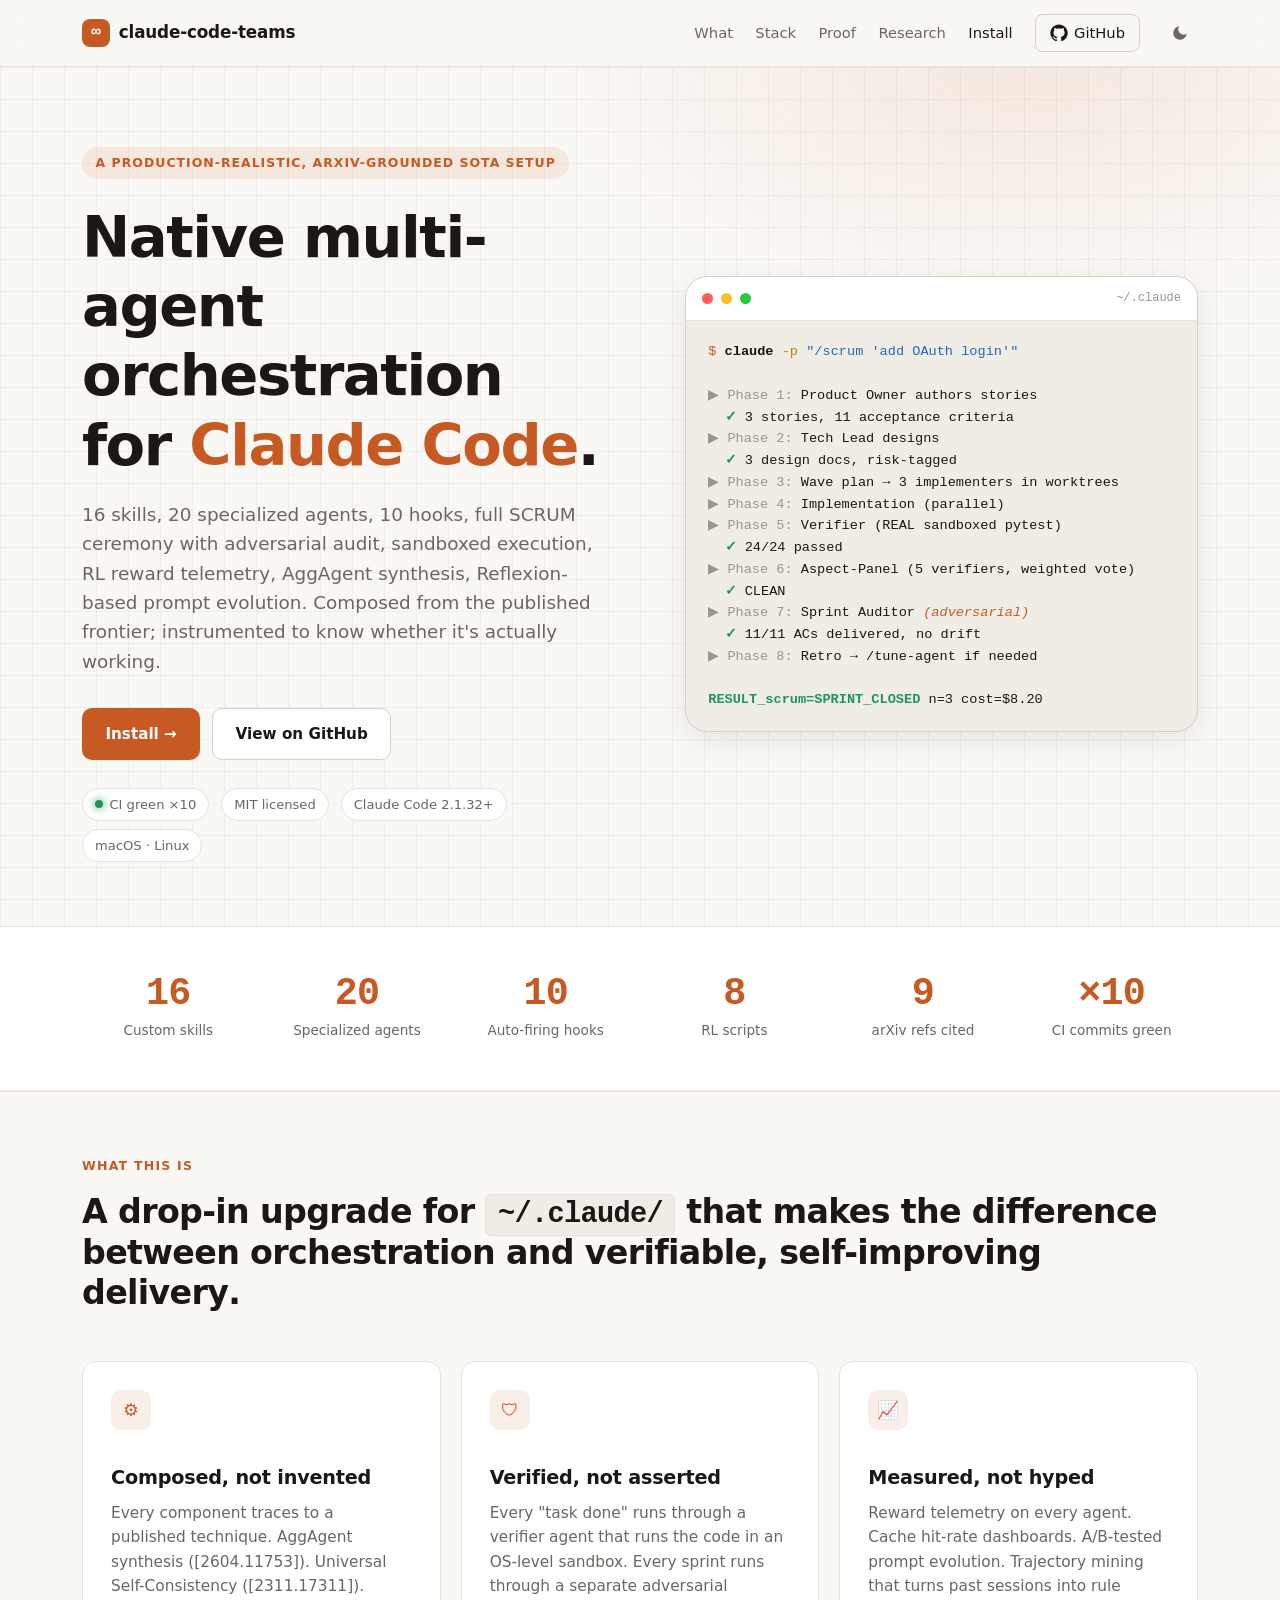
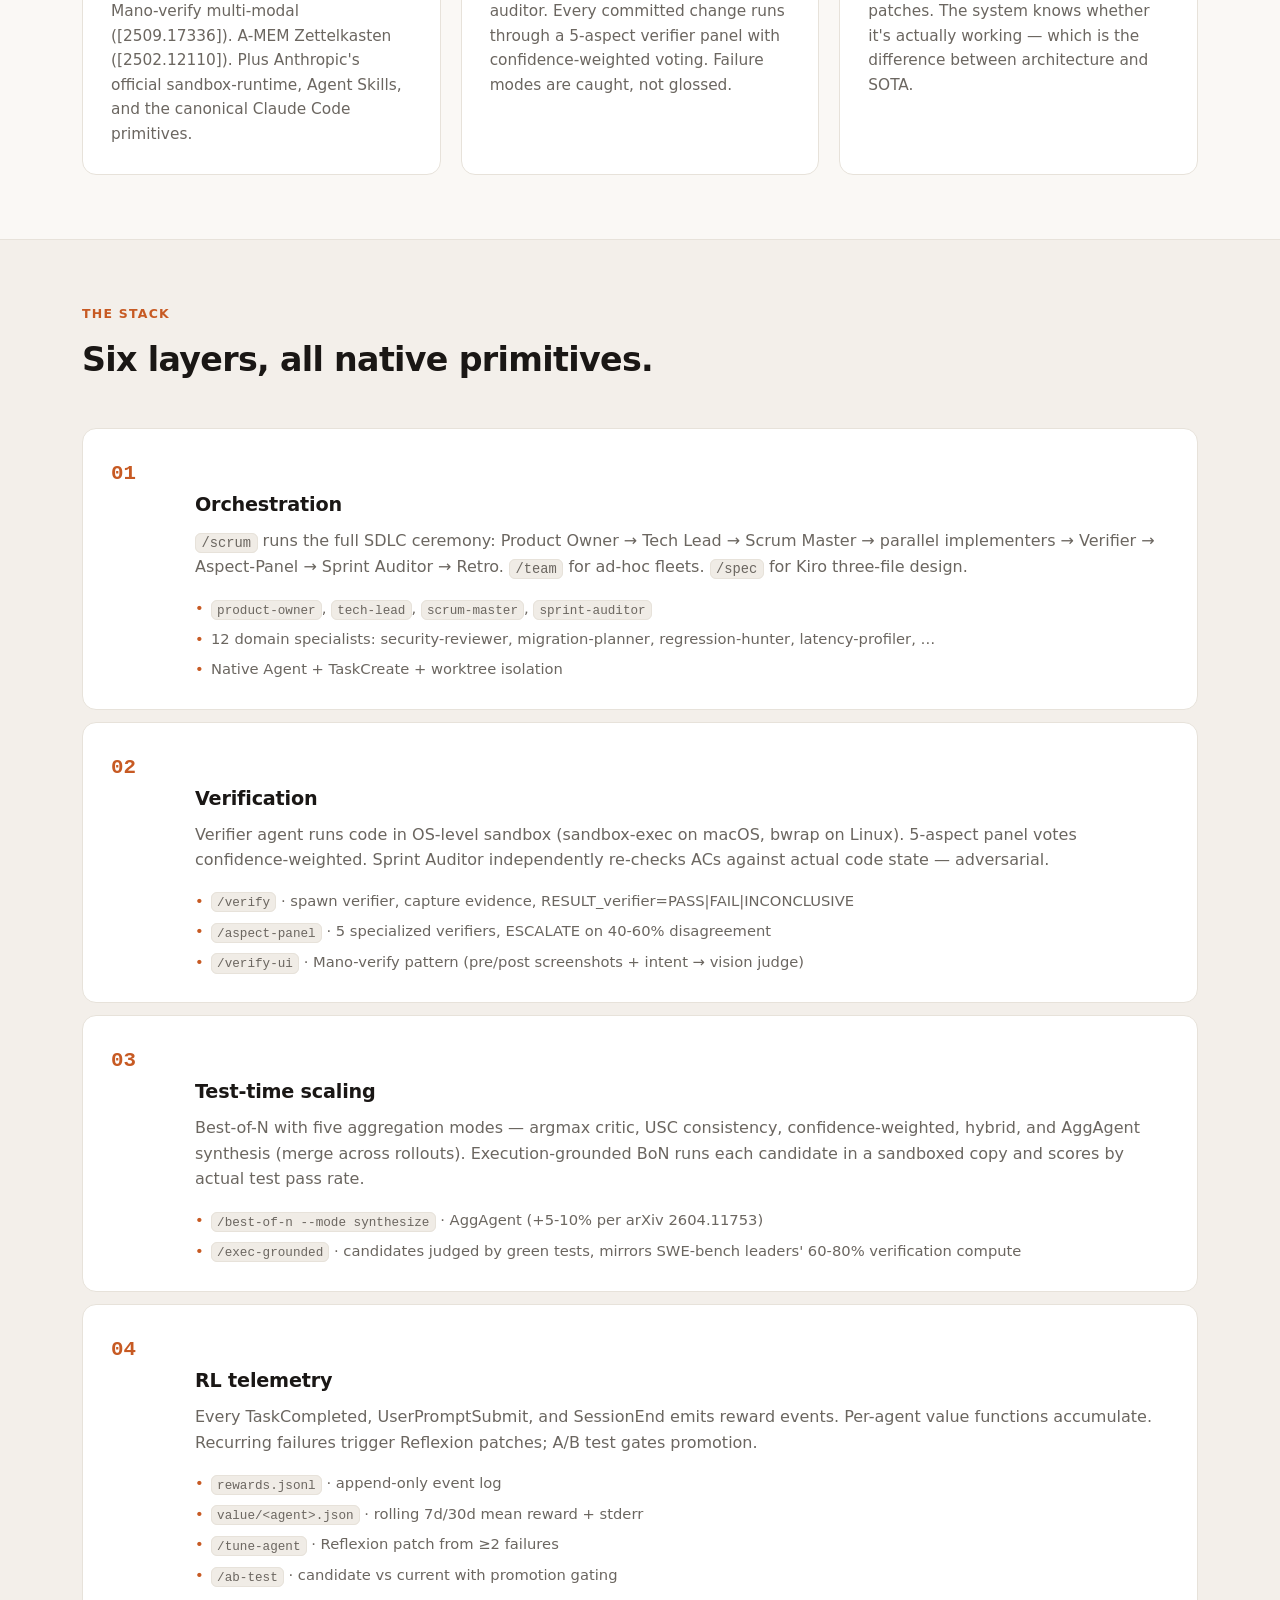
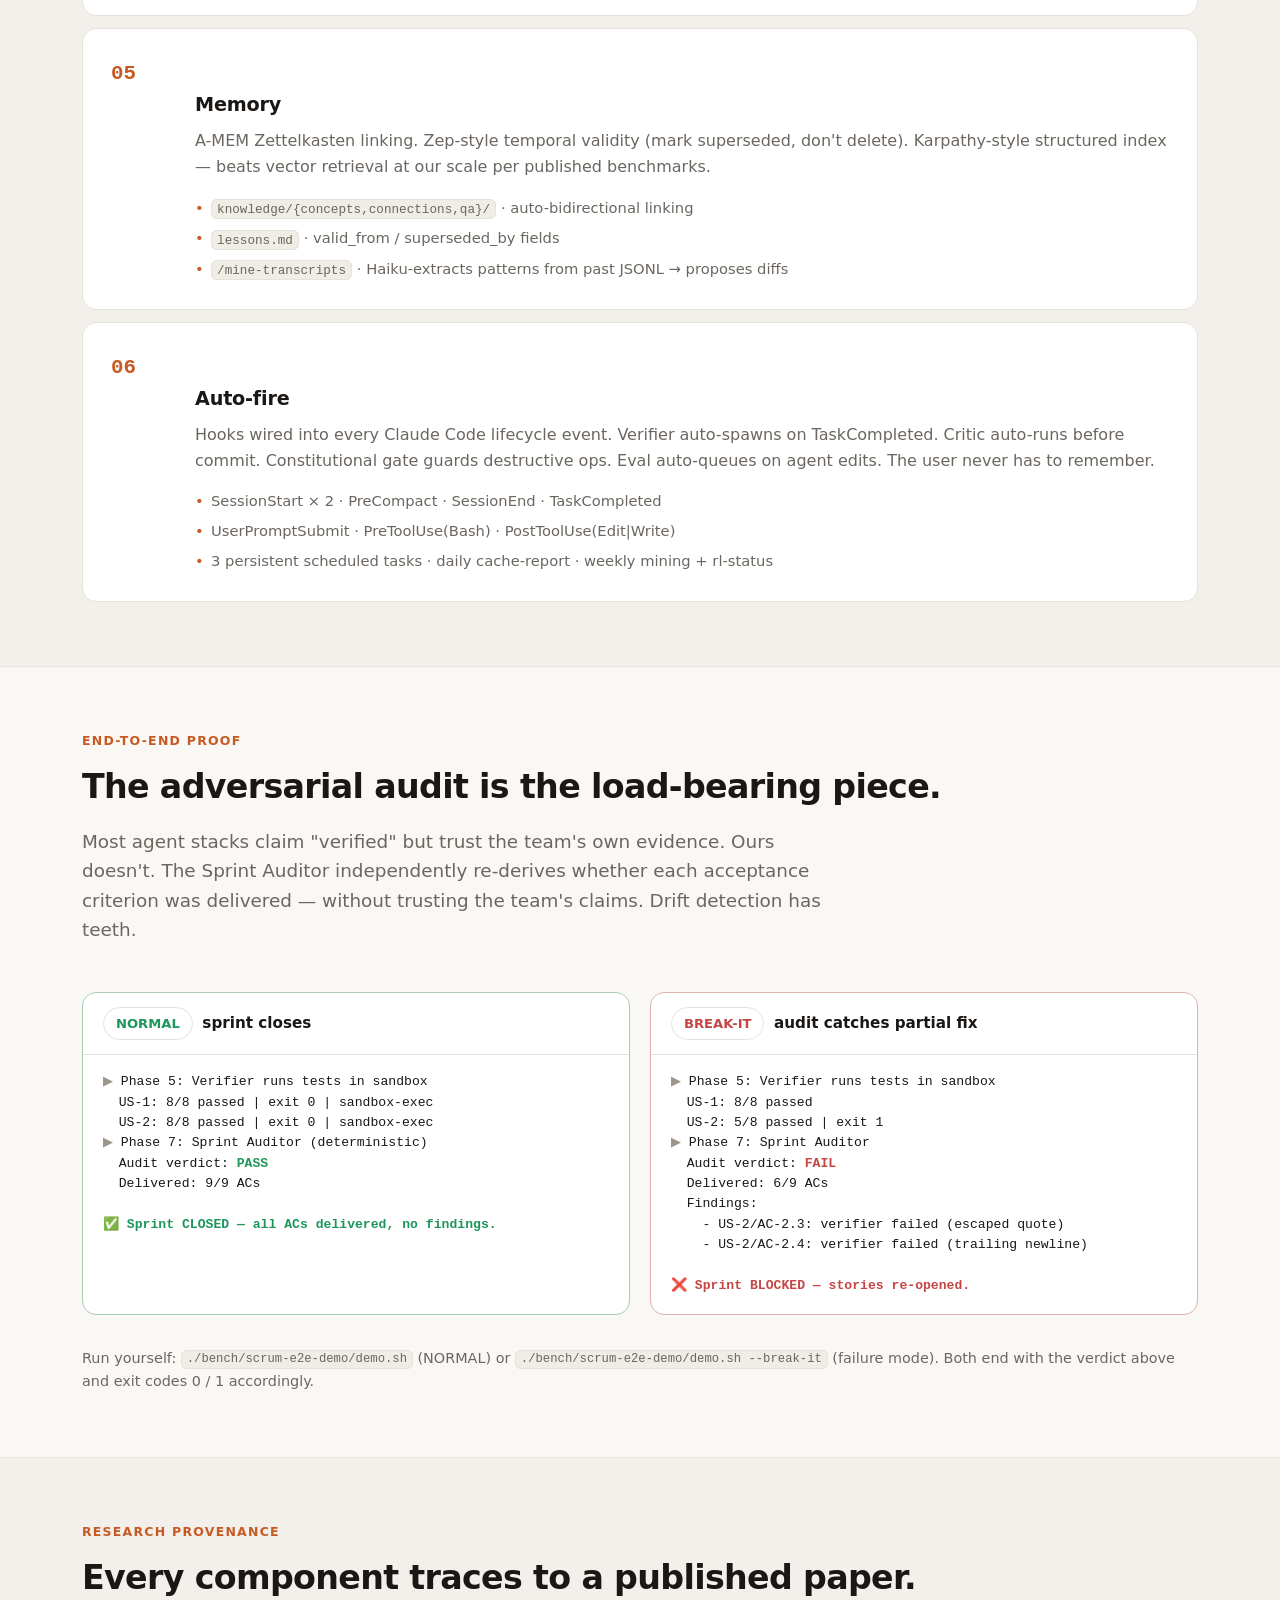
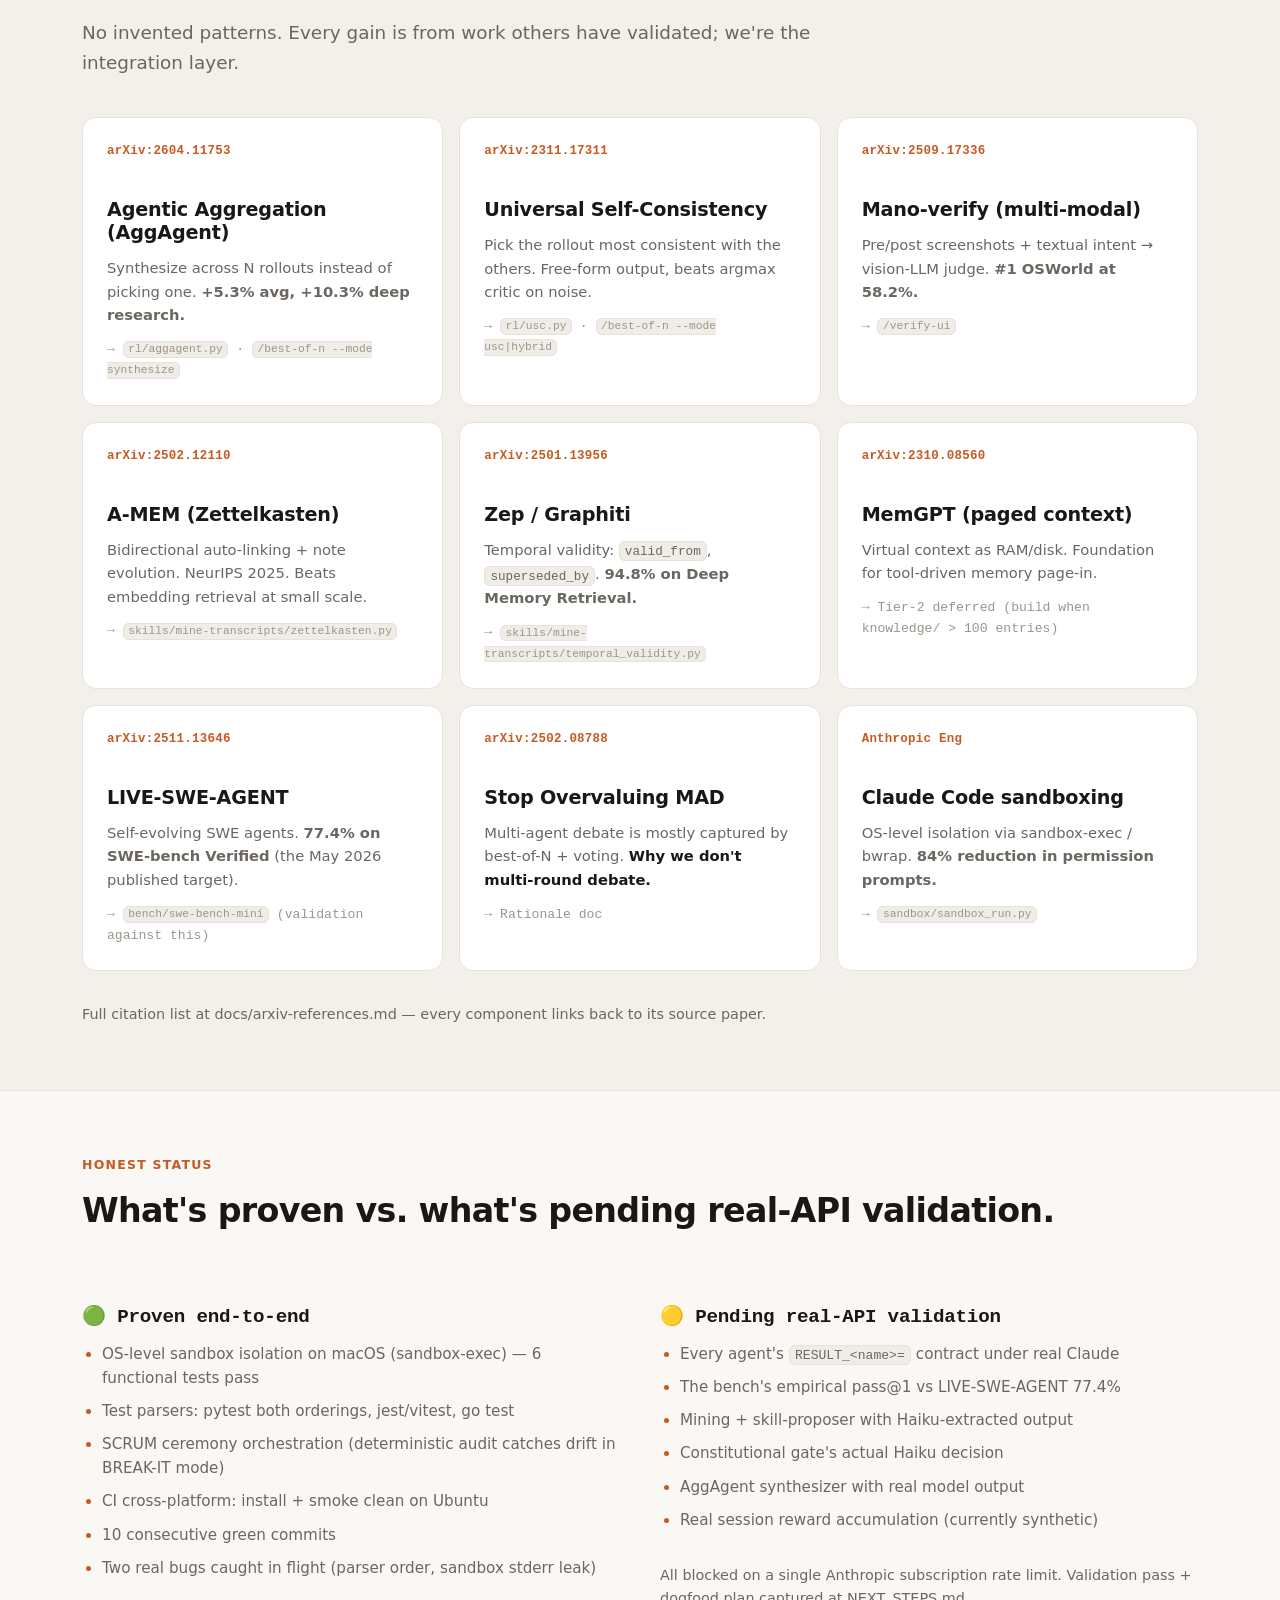
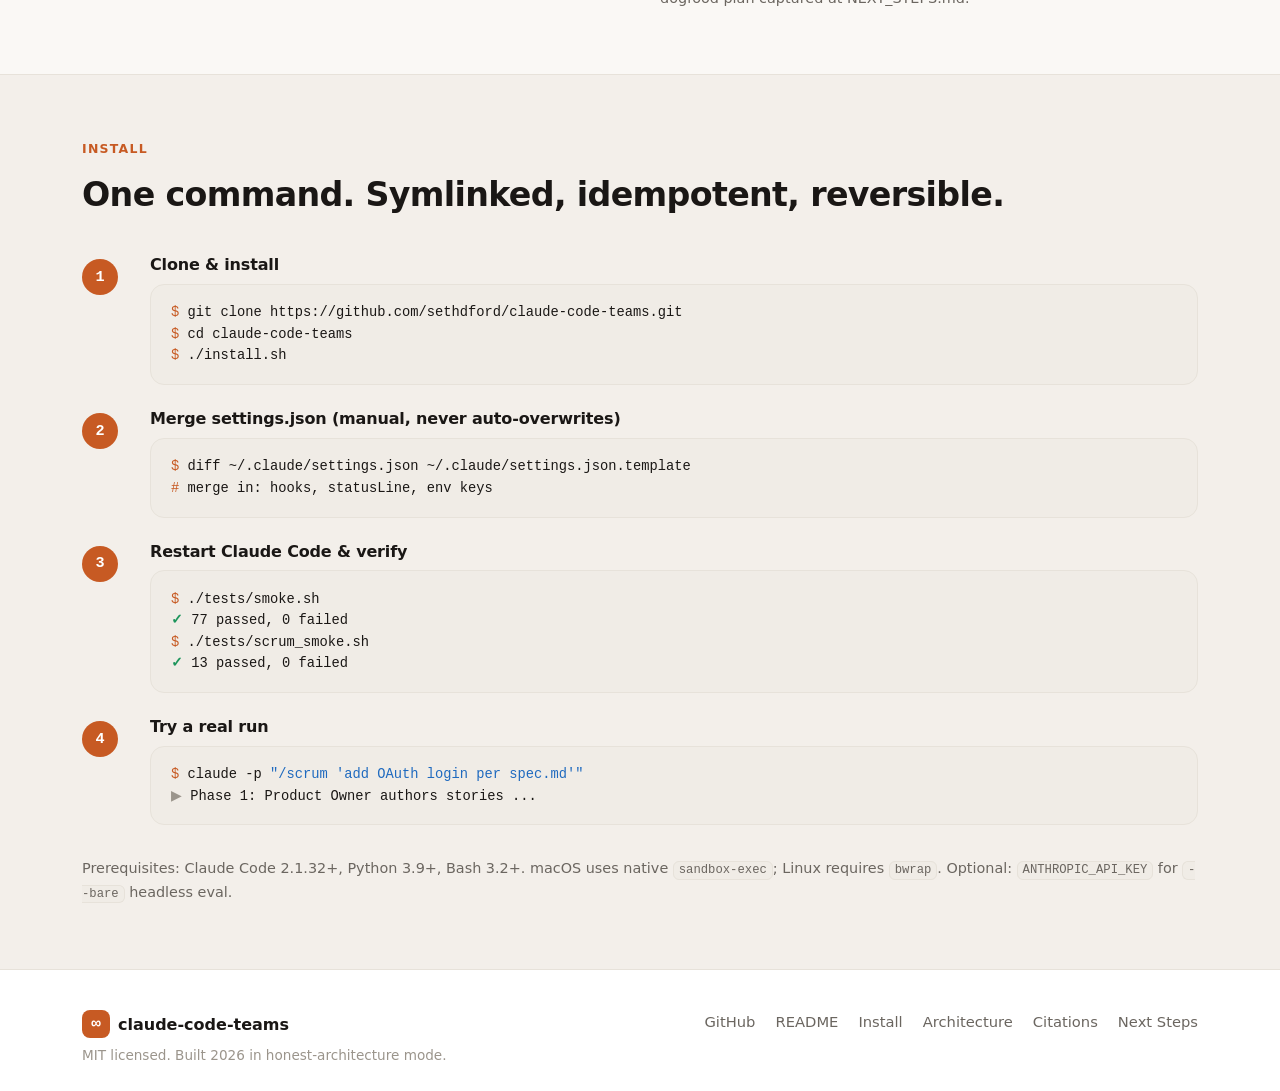
==== docs/index.html @ 1d493053 "docs(site): add SOTA GitHub Pages landing + architecture deep-dive - index.html: hero with terminal " ====
<!DOCTYPE html>
<html lang="en" data-theme="dark">
<head>
<meta charset="UTF-8" />
<meta name="viewport" content="width=device-width, initial-scale=1.0" />
<title>claude-code-teams — production-realistic SOTA setup for Anthropic Claude Code</title>
<meta name="description" content="Native multi-agent orchestration, RL telemetry, Reflexion-based prompt evolution, sandboxed execution, adversarial audit, and AggAgent synthesis for Claude Code. arXiv-grounded, MIT-licensed, CI-green." />
<meta property="og:title" content="claude-code-teams" />
<meta property="og:description" content="A production-realistic, arXiv-grounded SOTA setup for Anthropic's Claude Code." />
<meta property="og:type" content="website" />
<meta property="og:url" content="https://sethdford.github.io/claude-code-teams/" />
<meta name="twitter:card" content="summary_large_image" />
<link rel="icon" href="data:image/svg+xml,%3Csvg xmlns='http://www.w3.org/2000/svg' viewBox='0 0 64 64'%3E%3Crect width='64' height='64' rx='14' fill='%23E97339'/%3E%3Ctext x='32' y='44' text-anchor='middle' font-family='ui-monospace,SFMono-Regular,monospace' font-size='34' font-weight='700' fill='%23FAF7F2'%3E∞%3C/text%3E%3C/svg%3E" />
<link rel="stylesheet" href="styles.css" />
</head>
<body>

<a class="skip" href="#main">Skip to content</a>

<header class="topbar">
  <div class="container topbar-row">
    <a class="brand" href="#">
      <span class="logo" aria-hidden="true">∞</span>
      <span class="brand-name">claude-code-teams</span>
    </a>
    <nav class="nav" aria-label="primary">
      <a href="#what">What</a>
      <a href="#stack">Stack</a>
      <a href="#proof">Proof</a>
      <a href="#research">Research</a>
      <a href="#install">Install</a>
      <a href="https://github.com/sethdford/claude-code-teams" class="github" rel="noopener">
        <svg viewBox="0 0 24 24" width="18" height="18" aria-hidden="true"><path fill="currentColor" d="M12 .5C5.65.5.5 5.65.5 12c0 5.08 3.29 9.39 7.86 10.92.58.1.79-.25.79-.56 0-.27-.01-1-.02-1.96-3.2.7-3.87-1.54-3.87-1.54-.52-1.33-1.28-1.69-1.28-1.69-1.05-.72.08-.7.08-.7 1.16.08 1.77 1.19 1.77 1.19 1.03 1.77 2.71 1.26 3.37.96.1-.75.4-1.26.73-1.55-2.55-.29-5.24-1.28-5.24-5.7 0-1.26.45-2.29 1.19-3.1-.12-.29-.52-1.46.11-3.04 0 0 .97-.31 3.18 1.18.92-.26 1.91-.39 2.89-.39.98 0 1.97.13 2.89.39 2.21-1.49 3.18-1.18 3.18-1.18.63 1.58.23 2.75.11 3.04.74.81 1.19 1.84 1.19 3.1 0 4.43-2.69 5.41-5.25 5.7.41.35.78 1.03.78 2.07 0 1.5-.01 2.71-.01 3.08 0 .31.21.67.8.56 4.57-1.53 7.86-5.84 7.86-10.92C23.5 5.65 18.35.5 12 .5z"/></svg>
        GitHub
      </a>
      <button id="themeToggle" class="theme-toggle" aria-label="Toggle theme" title="Toggle theme">
        <svg class="icon-sun" viewBox="0 0 24 24" width="18" height="18"><path fill="currentColor" d="M12 7a5 5 0 1 0 0 10 5 5 0 0 0 0-10zm0-5a1 1 0 0 1 1 1v2a1 1 0 1 1-2 0V3a1 1 0 0 1 1-1zm0 17a1 1 0 0 1 1 1v2a1 1 0 1 1-2 0v-2a1 1 0 0 1 1-1zm10-9a1 1 0 0 1-1 1h-2a1 1 0 1 1 0-2h2a1 1 0 0 1 1 1zM5 12a1 1 0 0 1-1 1H2a1 1 0 1 1 0-2h2a1 1 0 0 1 1 1zm14.07-7.07a1 1 0 0 1 0 1.41l-1.41 1.41a1 1 0 1 1-1.41-1.41l1.41-1.41a1 1 0 0 1 1.41 0zM7.76 16.24a1 1 0 0 1 0 1.41l-1.41 1.41a1 1 0 1 1-1.41-1.41l1.41-1.41a1 1 0 0 1 1.41 0zm11.31 1.41a1 1 0 0 1-1.41 1.41l-1.41-1.41a1 1 0 1 1 1.41-1.41l1.41 1.41zM7.76 7.76a1 1 0 0 1-1.41 1.41L4.93 7.76a1 1 0 0 1 1.41-1.41l1.41 1.41z"/></svg>
        <svg class="icon-moon" viewBox="0 0 24 24" width="18" height="18"><path fill="currentColor" d="M21 12.79A9 9 0 1 1 11.21 3 7 7 0 0 0 21 12.79z"/></svg>
      </button>
    </nav>
  </div>
</header>

<main id="main">

<!-- ─────────── HERO ─────────── -->
<section class="hero">
  <div class="container">
    <div class="hero-grid">
      <div>
        <p class="kicker">A production-realistic, arXiv-grounded SOTA setup</p>
        <h1>Native multi-agent orchestration<br/>for <span class="accent">Claude Code</span>.</h1>
        <p class="lede">
          16 skills, 20 specialized agents, 10 hooks, full SCRUM ceremony with adversarial audit, sandboxed execution, RL reward telemetry, AggAgent synthesis, Reflexion-based prompt evolution.
          Composed from the published frontier; instrumented to know whether it's actually working.
        </p>
        <div class="cta-row">
          <a class="btn primary" href="#install">Install →</a>
          <a class="btn ghost" href="https://github.com/sethdford/claude-code-teams" rel="noopener">View on GitHub</a>
        </div>
        <div class="hero-badges">
          <span class="badge"><span class="dot dot-green"></span> CI green ×10</span>
          <span class="badge">MIT licensed</span>
          <span class="badge">Claude Code 2.1.32+</span>
          <span class="badge">macOS · Linux</span>
        </div>
      </div>

      <aside class="hero-terminal" aria-hidden="false">
        <div class="terminal">
          <div class="terminal-bar">
            <span class="dot red"></span><span class="dot yellow"></span><span class="dot green"></span>
            <span class="terminal-title">~/.claude</span>
          </div>
          <pre class="terminal-body"><code><span class="t-prompt">$</span> <span class="t-cmd">claude</span> <span class="t-flag">-p</span> <span class="t-str">"/scrum 'add OAuth login'"</span>

<span class="t-muted">▶ Phase 1:</span> Product Owner authors stories
  <span class="t-ok">✓</span> 3 stories, 11 acceptance criteria
<span class="t-muted">▶ Phase 2:</span> Tech Lead designs
  <span class="t-ok">✓</span> 3 design docs, risk-tagged
<span class="t-muted">▶ Phase 3:</span> Wave plan → 3 implementers in worktrees
<span class="t-muted">▶ Phase 4:</span> Implementation (parallel)
<span class="t-muted">▶ Phase 5:</span> Verifier (REAL sandboxed pytest)
  <span class="t-ok">✓</span> 24/24 passed
<span class="t-muted">▶ Phase 6:</span> Aspect-Panel (5 verifiers, weighted vote)
  <span class="t-ok">✓</span> CLEAN
<span class="t-muted">▶ Phase 7:</span> Sprint Auditor <span class="t-em">(adversarial)</span>
  <span class="t-ok">✓</span> 11/11 ACs delivered, no drift
<span class="t-muted">▶ Phase 8:</span> Retro → /tune-agent if needed

<span class="t-ok">RESULT_scrum=SPRINT_CLOSED</span> n=3 cost=$8.20</code></pre>
        </div>
      </aside>
    </div>
  </div>
</section>

<!-- ─────────── STATS ─────────── -->
<section class="stats">
  <div class="container">
    <div class="stats-grid">
      <div class="stat"><div class="stat-num">16</div><div class="stat-label">Custom skills</div></div>
      <div class="stat"><div class="stat-num">20</div><div class="stat-label">Specialized agents</div></div>
      <div class="stat"><div class="stat-num">10</div><div class="stat-label">Auto-firing hooks</div></div>
      <div class="stat"><div class="stat-num">8</div><div class="stat-label">RL scripts</div></div>
      <div class="stat"><div class="stat-num">9</div><div class="stat-label">arXiv refs cited</div></div>
      <div class="stat"><div class="stat-num">×10</div><div class="stat-label">CI commits green</div></div>
    </div>
  </div>
</section>

<!-- ─────────── WHAT ─────────── -->
<section id="what" class="section">
  <div class="container">
    <p class="eyebrow">What this is</p>
    <h2>A drop-in upgrade for <code>~/.claude/</code> that makes the difference between <em>orchestration</em> and <em>verifiable, self-improving delivery</em>.</h2>

    <div class="three-col">
      <div class="card">
        <div class="card-icon">⚙</div>
        <h3>Composed, not invented</h3>
        <p>Every component traces to a published technique. AggAgent synthesis ([2604.11753]). Universal Self-Consistency ([2311.17311]). Mano-verify multi-modal ([2509.17336]). A-MEM Zettelkasten ([2502.12110]). Plus Anthropic's official sandbox-runtime, Agent Skills, and the canonical Claude Code primitives.</p>
      </div>
      <div class="card">
        <div class="card-icon">🛡</div>
        <h3>Verified, not asserted</h3>
        <p>Every "task done" runs through a verifier agent that runs the code in an OS-level sandbox. Every sprint runs through a separate adversarial auditor. Every committed change runs through a 5-aspect verifier panel with confidence-weighted voting. Failure modes are caught, not glossed.</p>
      </div>
      <div class="card">
        <div class="card-icon">📈</div>
        <h3>Measured, not hyped</h3>
        <p>Reward telemetry on every agent. Cache hit-rate dashboards. A/B-tested prompt evolution. Trajectory mining that turns past sessions into rule patches. The system knows whether it's actually working — which is the difference between architecture and SOTA.</p>
      </div>
    </div>
  </div>
</section>

<!-- ─────────── STACK ─────────── -->
<section id="stack" class="section section-tinted">
  <div class="container">
    <p class="eyebrow">The stack</p>
    <h2>Six layers, all native primitives.</h2>

    <div class="layers">
      <div class="layer">
        <div class="layer-num">01</div>
        <div class="layer-body">
          <h3>Orchestration</h3>
          <p><code>/scrum</code> runs the full SDLC ceremony: Product Owner → Tech Lead → Scrum Master → parallel implementers → Verifier → Aspect-Panel → Sprint Auditor → Retro. <code>/team</code> for ad-hoc fleets. <code>/spec</code> for Kiro three-file design.</p>
          <ul class="layer-list">
            <li><code>product-owner</code>, <code>tech-lead</code>, <code>scrum-master</code>, <code>sprint-auditor</code></li>
            <li>12 domain specialists: security-reviewer, migration-planner, regression-hunter, latency-profiler, …</li>
            <li>Native Agent + TaskCreate + worktree isolation</li>
          </ul>
        </div>
      </div>

      <div class="layer">
        <div class="layer-num">02</div>
        <div class="layer-body">
          <h3>Verification</h3>
          <p>Verifier agent runs code in OS-level sandbox (sandbox-exec on macOS, bwrap on Linux). 5-aspect panel votes confidence-weighted. Sprint Auditor independently re-checks ACs against actual code state — adversarial.</p>
          <ul class="layer-list">
            <li><code>/verify</code> · spawn verifier, capture evidence, RESULT_verifier=PASS|FAIL|INCONCLUSIVE</li>
            <li><code>/aspect-panel</code> · 5 specialized verifiers, ESCALATE on 40-60% disagreement</li>
            <li><code>/verify-ui</code> · Mano-verify pattern (pre/post screenshots + intent → vision judge)</li>
          </ul>
        </div>
      </div>

      <div class="layer">
        <div class="layer-num">03</div>
        <div class="layer-body">
          <h3>Test-time scaling</h3>
          <p>Best-of-N with five aggregation modes — argmax critic, USC consistency, confidence-weighted, hybrid, and AggAgent synthesis (merge across rollouts). Execution-grounded BoN runs each candidate in a sandboxed copy and scores by actual test pass rate.</p>
          <ul class="layer-list">
            <li><code>/best-of-n --mode synthesize</code> · AggAgent (+5-10% per arXiv 2604.11753)</li>
            <li><code>/exec-grounded</code> · candidates judged by green tests, mirrors SWE-bench leaders' 60-80% verification compute</li>
          </ul>
        </div>
      </div>

      <div class="layer">
        <div class="layer-num">04</div>
        <div class="layer-body">
          <h3>RL telemetry</h3>
          <p>Every TaskCompleted, UserPromptSubmit, and SessionEnd emits reward events. Per-agent value functions accumulate. Recurring failures trigger Reflexion patches; A/B test gates promotion.</p>
          <ul class="layer-list">
            <li><code>rewards.jsonl</code> · append-only event log</li>
            <li><code>value/&lt;agent&gt;.json</code> · rolling 7d/30d mean reward + stderr</li>
            <li><code>/tune-agent</code> · Reflexion patch from ≥2 failures</li>
            <li><code>/ab-test</code> · candidate vs current with promotion gating</li>
          </ul>
        </div>
      </div>

      <div class="layer">
        <div class="layer-num">05</div>
        <div class="layer-body">
          <h3>Memory</h3>
          <p>A-MEM Zettelkasten linking. Zep-style temporal validity (mark superseded, don't delete). Karpathy-style structured index — beats vector retrieval at our scale per published benchmarks.</p>
          <ul class="layer-list">
            <li><code>knowledge/{concepts,connections,qa}/</code> · auto-bidirectional linking</li>
            <li><code>lessons.md</code> · valid_from / superseded_by fields</li>
            <li><code>/mine-transcripts</code> · Haiku-extracts patterns from past JSONL → proposes diffs</li>
          </ul>
        </div>
      </div>

      <div class="layer">
        <div class="layer-num">06</div>
        <div class="layer-body">
          <h3>Auto-fire</h3>
          <p>Hooks wired into every Claude Code lifecycle event. Verifier auto-spawns on TaskCompleted. Critic auto-runs before commit. Constitutional gate guards destructive ops. Eval auto-queues on agent edits. The user never has to remember.</p>
          <ul class="layer-list">
            <li>SessionStart × 2 · PreCompact · SessionEnd · TaskCompleted</li>
            <li>UserPromptSubmit · PreToolUse(Bash) · PostToolUse(Edit|Write)</li>
            <li>3 persistent scheduled tasks · daily cache-report · weekly mining + rl-status</li>
          </ul>
        </div>
      </div>
    </div>
  </div>
</section>

<!-- ─────────── PROOF ─────────── -->
<section id="proof" class="section">
  <div class="container">
    <p class="eyebrow">End-to-end proof</p>
    <h2>The adversarial audit is the load-bearing piece.</h2>
    <p class="lede">
      Most agent stacks claim "verified" but trust the team's own evidence. Ours doesn't.
      The Sprint Auditor independently re-derives whether each acceptance criterion was delivered — without trusting the team's claims. Drift detection has teeth.
    </p>

    <div class="proof-split">
      <div class="proof-card good">
        <div class="proof-header"><span class="badge badge-green">NORMAL</span> sprint closes</div>
<pre><code><span class="t-muted">▶</span> Phase 5: Verifier runs tests in sandbox
  US-1: 8/8 passed | exit 0 | sandbox-exec
  US-2: 8/8 passed | exit 0 | sandbox-exec
<span class="t-muted">▶</span> Phase 7: Sprint Auditor (deterministic)
  Audit verdict: <span class="t-ok">PASS</span>
  Delivered: 9/9 ACs

<span class="t-ok">✅ Sprint CLOSED — all ACs delivered, no findings.</span></code></pre>
      </div>

      <div class="proof-card bad">
        <div class="proof-header"><span class="badge badge-red">BREAK-IT</span> audit catches partial fix</div>
<pre><code><span class="t-muted">▶</span> Phase 5: Verifier runs tests in sandbox
  US-1: 8/8 passed
  US-2: 5/8 passed | exit 1
<span class="t-muted">▶</span> Phase 7: Sprint Auditor
  Audit verdict: <span class="t-err">FAIL</span>
  Delivered: 6/9 ACs
  Findings:
    - US-2/AC-2.3: verifier failed (escaped quote)
    - US-2/AC-2.4: verifier failed (trailing newline)

<span class="t-err">❌ Sprint BLOCKED — stories re-opened.</span></code></pre>
      </div>
    </div>

    <p class="footnote">
      Run yourself: <code>./bench/scrum-e2e-demo/demo.sh</code> (NORMAL) or <code>./bench/scrum-e2e-demo/demo.sh --break-it</code> (failure mode).
      Both end with the verdict above and exit codes 0 / 1 accordingly.
    </p>
  </div>
</section>

<!-- ─────────── RESEARCH ─────────── -->
<section id="research" class="section section-tinted">
  <div class="container">
    <p class="eyebrow">Research provenance</p>
    <h2>Every component traces to a published paper.</h2>
    <p class="lede">No invented patterns. Every gain is from work others have validated; we're the integration layer.</p>

    <div class="research-grid">
      <a class="research-card" href="https://arxiv.org/abs/2604.11753" rel="noopener">
        <div class="research-id">arXiv:2604.11753</div>
        <h3>Agentic Aggregation (AggAgent)</h3>
        <p>Synthesize across N rollouts instead of picking one. <strong>+5.3% avg, +10.3% deep research.</strong></p>
        <div class="research-where">→ <code>rl/aggagent.py</code> · <code>/best-of-n --mode synthesize</code></div>
      </a>

      <a class="research-card" href="https://arxiv.org/abs/2311.17311" rel="noopener">
        <div class="research-id">arXiv:2311.17311</div>
        <h3>Universal Self-Consistency</h3>
        <p>Pick the rollout most consistent with the others. Free-form output, beats argmax critic on noise.</p>
        <div class="research-where">→ <code>rl/usc.py</code> · <code>/best-of-n --mode usc|hybrid</code></div>
      </a>

      <a class="research-card" href="https://arxiv.org/abs/2509.17336" rel="noopener">
        <div class="research-id">arXiv:2509.17336</div>
        <h3>Mano-verify (multi-modal)</h3>
        <p>Pre/post screenshots + textual intent → vision-LLM judge. <strong>#1 OSWorld at 58.2%.</strong></p>
        <div class="research-where">→ <code>/verify-ui</code></div>
      </a>

      <a class="research-card" href="https://arxiv.org/abs/2502.12110" rel="noopener">
        <div class="research-id">arXiv:2502.12110</div>
        <h3>A-MEM (Zettelkasten)</h3>
        <p>Bidirectional auto-linking + note evolution. NeurIPS 2025. Beats embedding retrieval at small scale.</p>
        <div class="research-where">→ <code>skills/mine-transcripts/zettelkasten.py</code></div>
      </a>

      <a class="research-card" href="https://arxiv.org/abs/2501.13956" rel="noopener">
        <div class="research-id">arXiv:2501.13956</div>
        <h3>Zep / Graphiti</h3>
        <p>Temporal validity: <code>valid_from</code>, <code>superseded_by</code>. <strong>94.8% on Deep Memory Retrieval.</strong></p>
        <div class="research-where">→ <code>skills/mine-transcripts/temporal_validity.py</code></div>
      </a>

      <a class="research-card" href="https://arxiv.org/abs/2310.08560" rel="noopener">
        <div class="research-id">arXiv:2310.08560</div>
        <h3>MemGPT (paged context)</h3>
        <p>Virtual context as RAM/disk. Foundation for tool-driven memory page-in.</p>
        <div class="research-where">→ Tier-2 deferred (build when knowledge/ &gt; 100 entries)</div>
      </a>

      <a class="research-card" href="https://arxiv.org/abs/2511.13646" rel="noopener">
        <div class="research-id">arXiv:2511.13646</div>
        <h3>LIVE-SWE-AGENT</h3>
        <p>Self-evolving SWE agents. <strong>77.4% on SWE-bench Verified</strong> (the May 2026 published target).</p>
        <div class="research-where">→ <code>bench/swe-bench-mini</code> (validation against this)</div>
      </a>

      <a class="research-card" href="https://arxiv.org/abs/2502.08788" rel="noopener">
        <div class="research-id">arXiv:2502.08788</div>
        <h3>Stop Overvaluing MAD</h3>
        <p>Multi-agent debate is mostly captured by best-of-N + voting. <em>Why we don't multi-round debate.</em></p>
        <div class="research-where">→ Rationale doc</div>
      </a>

      <a class="research-card" href="https://www.anthropic.com/engineering/claude-code-sandboxing" rel="noopener">
        <div class="research-id">Anthropic Eng</div>
        <h3>Claude Code sandboxing</h3>
        <p>OS-level isolation via sandbox-exec / bwrap. <strong>84% reduction in permission prompts.</strong></p>
        <div class="research-where">→ <code>sandbox/sandbox_run.py</code></div>
      </a>
    </div>

    <p class="footnote">
      Full citation list at <a href="https://github.com/sethdford/claude-code-teams/blob/main/docs/arxiv-references.md">docs/arxiv-references.md</a> — every component links back to its source paper.
    </p>
  </div>
</section>

<!-- ─────────── HONEST STATUS ─────────── -->
<section id="status" class="section">
  <div class="container">
    <p class="eyebrow">Honest status</p>
    <h2>What's proven vs. what's pending real-API validation.</h2>

    <div class="status-grid">
      <div class="status-col">
        <h3 class="status-h">🟢 Proven end-to-end</h3>
        <ul>
          <li>OS-level sandbox isolation on macOS (sandbox-exec) — 6 functional tests pass</li>
          <li>Test parsers: pytest both orderings, jest/vitest, go test</li>
          <li>SCRUM ceremony orchestration (deterministic audit catches drift in BREAK-IT mode)</li>
          <li>CI cross-platform: install + smoke clean on Ubuntu</li>
          <li>10 consecutive green commits</li>
          <li>Two real bugs caught in flight (parser order, sandbox stderr leak)</li>
        </ul>
      </div>
      <div class="status-col">
        <h3 class="status-h">🟡 Pending real-API validation</h3>
        <ul>
          <li>Every agent's <code>RESULT_&lt;name&gt;=</code> contract under real Claude</li>
          <li>The bench's empirical pass@1 vs LIVE-SWE-AGENT 77.4%</li>
          <li>Mining + skill-proposer with Haiku-extracted output</li>
          <li>Constitutional gate's actual Haiku decision</li>
          <li>AggAgent synthesizer with real model output</li>
          <li>Real session reward accumulation (currently synthetic)</li>
        </ul>
        <p class="footnote">All blocked on a single Anthropic subscription rate limit. Validation pass + dogfood plan captured at <a href="https://github.com/sethdford/claude-code-teams/blob/main/NEXT_STEPS.md">NEXT_STEPS.md</a>.</p>
      </div>
    </div>
  </div>
</section>

<!-- ─────────── INSTALL ─────────── -->
<section id="install" class="section section-tinted">
  <div class="container">
    <p class="eyebrow">Install</p>
    <h2>One command. Symlinked, idempotent, reversible.</h2>

    <div class="install-block">
      <div class="install-step">
        <div class="install-num">1</div>
        <div>
          <h4>Clone & install</h4>
<pre><code><span class="t-prompt">$</span> git clone https://github.com/sethdford/claude-code-teams.git
<span class="t-prompt">$</span> cd claude-code-teams
<span class="t-prompt">$</span> ./install.sh</code></pre>
        </div>
      </div>

      <div class="install-step">
        <div class="install-num">2</div>
        <div>
          <h4>Merge settings.json (manual, never auto-overwrites)</h4>
<pre><code><span class="t-prompt">$</span> diff ~/.claude/settings.json ~/.claude/settings.json.template
<span class="t-prompt">#</span> merge in: hooks, statusLine, env keys</code></pre>
        </div>
      </div>

      <div class="install-step">
        <div class="install-num">3</div>
        <div>
          <h4>Restart Claude Code &amp; verify</h4>
<pre><code><span class="t-prompt">$</span> ./tests/smoke.sh
<span class="t-ok">✓</span> 77 passed, 0 failed
<span class="t-prompt">$</span> ./tests/scrum_smoke.sh
<span class="t-ok">✓</span> 13 passed, 0 failed</code></pre>
        </div>
      </div>

      <div class="install-step">
        <div class="install-num">4</div>
        <div>
          <h4>Try a real run</h4>
<pre><code><span class="t-prompt">$</span> claude -p <span class="t-str">"/scrum 'add OAuth login per spec.md'"</span>
<span class="t-muted">▶</span> Phase 1: Product Owner authors stories ...</code></pre>
        </div>
      </div>
    </div>

    <p class="footnote">
      Prerequisites: Claude Code 2.1.32+, Python 3.9+, Bash 3.2+. macOS uses native <code>sandbox-exec</code>; Linux requires <code>bwrap</code>. Optional: <code>ANTHROPIC_API_KEY</code> for <code>--bare</code> headless eval.
    </p>
  </div>
</section>

<!-- ─────────── FOOTER ─────────── -->
<footer class="footer">
  <div class="container footer-row">
    <div>
      <p class="footer-brand"><span class="logo" aria-hidden="true">∞</span> claude-code-teams</p>
      <p class="footer-meta">MIT licensed. Built 2026 in honest-architecture mode.</p>
    </div>
    <div class="footer-links">
      <a href="https://github.com/sethdford/claude-code-teams">GitHub</a>
      <a href="https://github.com/sethdford/claude-code-teams/blob/main/README.md">README</a>
      <a href="https://github.com/sethdford/claude-code-teams/blob/main/INSTALL.md">Install</a>
      <a href="https://github.com/sethdford/claude-code-teams/blob/main/docs/architecture.md">Architecture</a>
      <a href="https://github.com/sethdford/claude-code-teams/blob/main/docs/arxiv-references.md">Citations</a>
      <a href="https://github.com/sethdford/claude-code-teams/blob/main/NEXT_STEPS.md">Next Steps</a>
    </div>
  </div>
</footer>

</main>

<script src="script.js"></script>
</body>
</html>
---- docs/styles.css ----
/* ───────────────────────────────────────────────────────────────
   claude-code-teams — landing page
   Pure CSS. No frameworks. Theme-aware. Mobile-first.
   ─────────────────────────────────────────────────────────────── */

:root {
  --max: 1180px;
  --pad-x: 1.5rem;
  --pad-x-md: 2rem;
  --radius: 14px;
  --radius-lg: 22px;
  --transition: 180ms cubic-bezier(.4, 0, .2, 1);

  --font-sans: ui-sans-serif, -apple-system, BlinkMacSystemFont, "Inter", "Segoe UI", system-ui, sans-serif;
  --font-mono: ui-monospace, "JetBrains Mono", "SF Mono", Menlo, Consolas, monospace;
}

/* ────────── DARK (default) ────────── */
:root,
[data-theme="dark"] {
  --bg: #0c0d10;
  --bg-elev: #14161b;
  --bg-tinted: #11131a;
  --bg-card: #181a21;
  --border: #23262e;
  --border-strong: #2f323b;
  --text: #ecedef;
  --text-muted: #9499a4;
  --text-faint: #6b7180;
  --accent: #e97339;        /* anthropic-ish orange */
  --accent-hover: #f08249;
  --accent-fade: rgba(233, 115, 57, 0.12);
  --green: #3ddc97;
  --red: #ff6b6b;
  --yellow: #ffd166;
  --code-bg: #0a0c10;
  --shadow-sm: 0 1px 2px rgba(0, 0, 0, .25);
  --shadow-md: 0 6px 24px rgba(0, 0, 0, .4);
  --grid-line: rgba(255, 255, 255, 0.04);
}

/* ────────── LIGHT ────────── */
[data-theme="light"] {
  --bg: #faf8f5;
  --bg-elev: #ffffff;
  --bg-tinted: #f3efea;
  --bg-card: #ffffff;
  --border: #e7e2da;
  --border-strong: #d6d0c5;
  --text: #1a1715;
  --text-muted: #6b6660;
  --text-faint: #9b958c;
  --accent: #c75a23;
  --accent-hover: #b04e1d;
  --accent-fade: rgba(199, 90, 35, 0.10);
  --green: #1d955b;
  --red: #c64545;
  --yellow: #b88600;
  --code-bg: #f0ece6;
  --shadow-sm: 0 1px 2px rgba(0, 0, 0, .04);
  --shadow-md: 0 8px 28px rgba(0, 0, 0, .08);
  --grid-line: rgba(0, 0, 0, 0.04);
}

/* ────────── RESET ────────── */
*, *::before, *::after { box-sizing: border-box; }
html, body { margin: 0; padding: 0; }
html { scroll-behavior: smooth; }
body {
  font-family: var(--font-sans);
  background: var(--bg);
  color: var(--text);
  line-height: 1.6;
  -webkit-font-smoothing: antialiased;
  -moz-osx-font-smoothing: grayscale;
  font-feature-settings: "ss01", "ss02";
}
h1, h2, h3, h4 {
  margin: 0;
  line-height: 1.2;
  letter-spacing: -0.01em;
}
h1 { font-size: clamp(2.2rem, 5.5vw, 3.6rem); font-weight: 700; letter-spacing: -0.025em; }
h2 { font-size: clamp(1.6rem, 3.2vw, 2.25rem); font-weight: 700; letter-spacing: -0.02em; }
h3 { font-size: 1.1rem; font-weight: 600; }
p { margin: 0; }
a { color: inherit; text-decoration: none; transition: color var(--transition); }
a:hover { color: var(--accent); }
code {
  font-family: var(--font-mono);
  font-size: 0.86em;
  background: var(--code-bg);
  padding: 0.12em 0.4em;
  border-radius: 6px;
  border: 1px solid var(--border);
}
pre {
  font-family: var(--font-mono);
  font-size: 0.86rem;
  background: var(--code-bg);
  border: 1px solid var(--border);
  border-radius: var(--radius);
  padding: 1.1rem 1.25rem;
  overflow-x: auto;
  line-height: 1.55;
  margin: 0;
}
pre code {
  background: none;
  padding: 0;
  border: none;
  font-size: inherit;
}
button {
  font-family: inherit;
  cursor: pointer;
  border: none;
  background: none;
  color: inherit;
}

/* ────────── SKIP LINK / A11Y ────────── */
.skip {
  position: absolute;
  left: -9999px;
  top: 0;
  background: var(--accent);
  color: white;
  padding: 0.5rem 1rem;
  z-index: 100;
}
.skip:focus { left: 1rem; top: 1rem; }

/* ────────── LAYOUT ────────── */
.container {
  max-width: var(--max);
  margin: 0 auto;
  padding: 0 var(--pad-x);
}
@media (min-width: 768px) {
  .container { padding: 0 var(--pad-x-md); }
}
.section { padding: 5.5rem 0; border-top: 1px solid var(--border); }
.section-tinted { background: var(--bg-tinted); }
.eyebrow {
  font-size: 0.78rem;
  font-weight: 600;
  letter-spacing: 0.1em;
  text-transform: uppercase;
  color: var(--accent);
  margin: 0 0 1rem;
}
.lede {
  font-size: 1.15rem;
  color: var(--text-muted);
  max-width: 65ch;
  margin: 1.25rem 0 0;
}
em { color: var(--text); font-style: normal; font-weight: 600; }
.accent { color: var(--accent); }
.footnote {
  margin-top: 2rem;
  font-size: 0.9rem;
  color: var(--text-muted);
}
.footnote code { font-size: 0.85em; }

/* ────────── TOPBAR ────────── */
.topbar {
  position: sticky;
  top: 0;
  z-index: 50;
  background: color-mix(in srgb, var(--bg) 85%, transparent);
  backdrop-filter: saturate(180%) blur(14px);
  -webkit-backdrop-filter: saturate(180%) blur(14px);
  border-bottom: 1px solid var(--border);
}
.topbar-row {
  display: flex;
  align-items: center;
  justify-content: space-between;
  padding-top: 0.85rem;
  padding-bottom: 0.85rem;
  gap: 2rem;
}
.brand {
  display: inline-flex;
  align-items: center;
  gap: 0.55rem;
  font-weight: 700;
  font-size: 1.05rem;
  letter-spacing: -0.01em;
}
.brand:hover { color: inherit; }
.logo {
  display: inline-grid;
  place-items: center;
  width: 28px; height: 28px;
  background: var(--accent);
  color: white;
  border-radius: 8px;
  font-size: 1rem;
  font-weight: 700;
  font-family: var(--font-mono);
}
.nav {
  display: flex;
  align-items: center;
  gap: 1.4rem;
  font-size: 0.92rem;
  font-weight: 500;
  color: var(--text-muted);
}
.nav a:not(.github):hover { color: var(--text); }
.nav a { display: inline-flex; align-items: center; gap: 0.4rem; }
@media (max-width: 720px) {
  .nav a:not(.github):not(.theme-toggle) { display: none; }
}
.github {
  display: inline-flex !important;
  align-items: center;
  gap: 0.4rem;
  padding: 0.4rem 0.85rem;
  border: 1px solid var(--border-strong);
  border-radius: 8px;
  font-weight: 500;
  color: var(--text);
}
.github:hover {
  background: var(--bg-card);
  border-color: var(--accent);
}
.theme-toggle {
  width: 36px; height: 36px;
  display: grid;
  place-items: center;
  border-radius: 8px;
  color: var(--text-muted);
  transition: color var(--transition), background var(--transition);
}
.theme-toggle:hover { color: var(--accent); background: var(--bg-card); }
[data-theme="dark"] .icon-sun { display: block; }
[data-theme="dark"] .icon-moon { display: none; }
[data-theme="light"] .icon-sun { display: none; }
[data-theme="light"] .icon-moon { display: block; }

/* ────────── HERO ────────── */
.hero {
  padding: 5rem 0 4rem;
  position: relative;
  overflow: hidden;
}
.hero::before {
  content: "";
  position: absolute;
  inset: 0;
  background:
    radial-gradient(800px 400px at 80% 0%, var(--accent-fade) 0, transparent 60%),
    linear-gradient(var(--grid-line) 1px, transparent 1px) 0 0 / 32px 32px,
    linear-gradient(90deg, var(--grid-line) 1px, transparent 1px) 0 0 / 32px 32px;
  pointer-events: none;
  z-index: -1;
}
.hero-grid {
  display: grid;
  grid-template-columns: 1fr;
  gap: 3rem;
  align-items: center;
}
@media (min-width: 1024px) {
  .hero-grid { grid-template-columns: 1.05fr 1fr; gap: 4rem; }
}
.kicker {
  display: inline-block;
  font-size: 0.78rem;
  font-weight: 600;
  letter-spacing: 0.08em;
  text-transform: uppercase;
  color: var(--accent);
  background: var(--accent-fade);
  padding: 0.4rem 0.85rem;
  border-radius: 999px;
  margin: 0 0 1.5rem;
}
.cta-row {
  display: flex;
  flex-wrap: wrap;
  gap: 0.75rem;
  margin: 2rem 0 1.75rem;
}
.btn {
  display: inline-flex;
  align-items: center;
  gap: 0.5rem;
  padding: 0.78rem 1.4rem;
  border-radius: 10px;
  font-weight: 600;
  font-size: 0.95rem;
  border: 1px solid transparent;
  transition: all var(--transition);
}
.btn.primary {
  background: var(--accent);
  color: white;
  box-shadow: var(--shadow-sm);
}
.btn.primary:hover {
  background: var(--accent-hover);
  color: white;
  transform: translateY(-1px);
  box-shadow: var(--shadow-md);
}
.btn.ghost {
  background: var(--bg-card);
  color: var(--text);
  border-color: var(--border-strong);
}
.btn.ghost:hover {
  border-color: var(--accent);
  color: var(--text);
}
.hero-badges {
  display: flex;
  flex-wrap: wrap;
  gap: 0.5rem 0.75rem;
  margin-top: 1rem;
}
.badge {
  display: inline-flex;
  align-items: center;
  gap: 0.4rem;
  padding: 0.32rem 0.75rem;
  font-size: 0.82rem;
  color: var(--text-muted);
  background: var(--bg-card);
  border: 1px solid var(--border);
  border-radius: 999px;
}
.badge-green { color: var(--green); }
.badge-red { color: var(--red); }
.dot {
  width: 8px; height: 8px;
  border-radius: 50%;
  display: inline-block;
}
.dot-green { background: var(--green); box-shadow: 0 0 8px var(--green); }

/* Terminal */
.terminal {
  background: var(--code-bg);
  border: 1px solid var(--border-strong);
  border-radius: var(--radius-lg);
  overflow: hidden;
  box-shadow: var(--shadow-md);
}
.terminal-bar {
  display: flex;
  align-items: center;
  gap: 0.5rem;
  padding: 0.75rem 1rem;
  background: var(--bg-card);
  border-bottom: 1px solid var(--border);
}
.terminal-bar .dot {
  width: 11px; height: 11px;
}
.terminal-bar .dot.red { background: #ff5f56; }
.terminal-bar .dot.yellow { background: #ffbd2e; }
.terminal-bar .dot.green { background: #27c93f; }
.terminal-title {
  margin-left: auto;
  font-family: var(--font-mono);
  font-size: 0.75rem;
  color: var(--text-faint);
}
.terminal-body {
  margin: 0;
  padding: 1.25rem 1.4rem;
  background: transparent;
  border: none;
  border-radius: 0;
  font-size: 0.85rem;
  line-height: 1.6;
}
.t-prompt { color: var(--accent); user-select: none; }
.t-cmd { color: var(--text); font-weight: 600; }
.t-flag { color: var(--yellow); }
.t-str { color: #6dc4ff; }
[data-theme="light"] .t-str { color: #1f6abf; }
.t-muted { color: var(--text-faint); }
.t-ok { color: var(--green); font-weight: 600; }
.t-err { color: var(--red); font-weight: 600; }
.t-em { color: var(--accent); font-style: italic; }

/* ────────── STATS ────────── */
.stats {
  padding: 3rem 0;
  background: var(--bg-elev);
  border-top: 1px solid var(--border);
  border-bottom: 1px solid var(--border);
}
.stats-grid {
  display: grid;
  grid-template-columns: repeat(2, 1fr);
  gap: 2rem 1rem;
  text-align: center;
}
@media (min-width: 700px) { .stats-grid { grid-template-columns: repeat(3, 1fr); } }
@media (min-width: 1024px) { .stats-grid { grid-template-columns: repeat(6, 1fr); } }
.stat-num {
  font-size: clamp(1.8rem, 3vw, 2.5rem);
  font-weight: 700;
  font-family: var(--font-mono);
  color: var(--accent);
  letter-spacing: -0.02em;
  line-height: 1;
}
.stat-label {
  margin-top: 0.4rem;
  font-size: 0.85rem;
  color: var(--text-muted);
}

/* ────────── THREE-COL CARDS ────────── */
.three-col {
  display: grid;
  grid-template-columns: 1fr;
  gap: 1.25rem;
  margin-top: 3rem;
}
@media (min-width: 800px) {
  .three-col { grid-template-columns: repeat(3, 1fr); }
}
.card {
  background: var(--bg-card);
  border: 1px solid var(--border);
  border-radius: var(--radius);
  padding: 1.75rem;
  transition: border-color var(--transition), transform var(--transition);
}
.card:hover {
  border-color: var(--accent);
  transform: translateY(-2px);
}
.card-icon {
  width: 40px; height: 40px;
  display: grid;
  place-items: center;
  background: var(--accent-fade);
  color: var(--accent);
  border-radius: 10px;
  font-size: 1.1rem;
  margin-bottom: 1rem;
}
.card h3 { margin-bottom: 0.6rem; }
.card p { color: var(--text-muted); font-size: 0.96rem; }

/* ────────── LAYERS (stack section) ────────── */
.layers {
  margin-top: 3rem;
  display: flex;
  flex-direction: column;
  gap: 0.75rem;
}
.layer {
  display: grid;
  grid-template-columns: 60px 1fr;
  gap: 1.5rem;
  align-items: start;
  padding: 1.75rem;
  background: var(--bg-card);
  border: 1px solid var(--border);
  border-radius: var(--radius);
  transition: border-color var(--transition);
}
.layer:hover { border-color: var(--accent); }
.layer-num {
  font-family: var(--font-mono);
  font-size: 1.3rem;
  font-weight: 700;
  color: var(--accent);
}
.layer-body h3 { margin-bottom: 0.5rem; }
.layer-body p { color: var(--text-muted); margin-bottom: 1rem; }
.layer-list {
  margin: 0;
  padding-left: 0;
  list-style: none;
  color: var(--text-muted);
  font-size: 0.92rem;
  display: grid;
  gap: 0.4rem;
}
.layer-list li {
  position: relative;
  padding-left: 1rem;
}
.layer-list li::before {
  content: "•";
  position: absolute;
  left: 0;
  color: var(--accent);
}
@media (max-width: 600px) {
  .layer { grid-template-columns: 1fr; gap: 0.75rem; }
}

/* ────────── PROOF SPLIT ────────── */
.proof-split {
  display: grid;
  grid-template-columns: 1fr;
  gap: 1.25rem;
  margin: 3rem 0 0;
}
@media (min-width: 800px) {
  .proof-split { grid-template-columns: 1fr 1fr; }
}
.proof-card {
  background: var(--bg-card);
  border: 1px solid var(--border);
  border-radius: var(--radius);
  overflow: hidden;
}
.proof-card.good { border-color: color-mix(in srgb, var(--green) 30%, var(--border)); }
.proof-card.bad { border-color: color-mix(in srgb, var(--red) 30%, var(--border)); }
.proof-header {
  padding: 0.85rem 1.25rem;
  border-bottom: 1px solid var(--border);
  font-weight: 600;
  font-size: 0.95rem;
  color: var(--text);
  display: flex;
  align-items: center;
  gap: 0.6rem;
}
.proof-card pre {
  border: none;
  border-radius: 0;
  background: transparent;
  font-size: 0.82rem;
}

/* ────────── RESEARCH GRID ────────── */
.research-grid {
  display: grid;
  grid-template-columns: 1fr;
  gap: 1rem;
  margin-top: 2.5rem;
}
@media (min-width: 700px) { .research-grid { grid-template-columns: repeat(2, 1fr); } }
@media (min-width: 1024px) { .research-grid { grid-template-columns: repeat(3, 1fr); } }
.research-card {
  display: block;
  background: var(--bg-card);
  border: 1px solid var(--border);
  border-radius: var(--radius);
  padding: 1.5rem;
  transition: all var(--transition);
}
.research-card:hover {
  border-color: var(--accent);
  transform: translateY(-2px);
  color: inherit;
}
.research-id {
  font-family: var(--font-mono);
  font-size: 0.78rem;
  color: var(--accent);
  font-weight: 600;
  letter-spacing: 0.02em;
  margin-bottom: 0.5rem;
}
.research-card h3 { margin-bottom: 0.5rem; font-size: 1.05rem; }
.research-card p {
  color: var(--text-muted);
  font-size: 0.92rem;
  margin-bottom: 0.75rem;
}
.research-where {
  font-size: 0.82rem;
  color: var(--text-faint);
  font-family: var(--font-mono);
}

/* ────────── STATUS GRID ────────── */
.status-grid {
  display: grid;
  grid-template-columns: 1fr;
  gap: 2rem;
  margin-top: 2.5rem;
}
@media (min-width: 800px) { .status-grid { grid-template-columns: 1fr 1fr; gap: 2.5rem; } }
.status-h {
  font-family: var(--font-mono);
  font-size: 1rem;
  margin-bottom: 1rem;
  font-weight: 600;
}
.status-col ul {
  margin: 0;
  padding-left: 1.25rem;
  display: grid;
  gap: 0.55rem;
  color: var(--text-muted);
  font-size: 0.95rem;
}
.status-col li::marker { color: var(--accent); }

/* ────────── INSTALL ────────── */
.install-block {
  margin-top: 2.5rem;
  display: grid;
  gap: 1.5rem;
}
.install-step {
  display: grid;
  grid-template-columns: 48px 1fr;
  gap: 1.25rem;
  align-items: start;
}
.install-num {
  width: 36px; height: 36px;
  display: grid;
  place-items: center;
  background: var(--accent);
  color: white;
  border-radius: 50%;
  font-family: var(--font-mono);
  font-weight: 700;
  font-size: 0.95rem;
  margin-top: 0.25rem;
}
.install-step h4 {
  font-size: 1rem;
  font-weight: 600;
  margin-bottom: 0.6rem;
  color: var(--text);
}

/* ────────── FOOTER ────────── */
.footer {
  border-top: 1px solid var(--border);
  background: var(--bg-elev);
  padding: 2.5rem 0;
}
.footer-row {
  display: flex;
  flex-wrap: wrap;
  justify-content: space-between;
  align-items: flex-start;
  gap: 2rem;
}
.footer-brand {
  display: inline-flex;
  align-items: center;
  gap: 0.5rem;
  font-weight: 700;
  margin: 0 0 0.4rem;
}
.footer-meta {
  font-size: 0.85rem;
  color: var(--text-faint);
}
.footer-links {
  display: flex;
  flex-wrap: wrap;
  gap: 1.25rem;
  font-size: 0.92rem;
  color: var(--text-muted);
}
.footer-links a:hover { color: var(--accent); }

/* ────────── ARCHITECTURE PAGE ────────── */
.hero-compact { padding: 4.5rem 0 2rem; }
.hero-compact h1 {
  font-size: clamp(2rem, 4vw, 3rem);
  margin: 0.5rem 0 1rem;
}

.section { padding: 4rem 0; }
.section-alt {
  background: var(--bg-elev);
  border-top: 1px solid var(--border);
  border-bottom: 1px solid var(--border);
}
.section h2 { font-size: clamp(1.6rem, 2.6vw, 2.2rem); margin: 0 0 0.75rem; }
.section h3 { font-size: 1.2rem; margin: 2.25rem 0 0.75rem; }
.section-lede { color: var(--text-muted); margin: 0 0 1.5rem; max-width: 70ch; }
.muted { color: var(--text-faint); font-weight: 400; font-size: 0.9em; }

.comp-header {
  display: flex;
  align-items: baseline;
  gap: 0.75rem;
  flex-wrap: wrap;
}
.comp-path {
  font-family: var(--font-mono);
  font-size: 0.85rem;
  font-weight: 400;
  color: var(--text-faint);
  background: var(--bg-card);
  padding: 0.15rem 0.5rem;
  border-radius: 4px;
  border: 1px solid var(--border);
}

.codeblock {
  background: var(--bg-card);
  border: 1px solid var(--border);
  border-radius: 10px;
  padding: 1.25rem 1.5rem;
  overflow-x: auto;
  font-size: 0.85rem;
  line-height: 1.55;
  color: var(--text-muted);
}
.codeblock code {
  font-family: var(--font-mono);
  background: transparent;
  padding: 0;
  border: 0;
  font-size: inherit;
  color: inherit;
}

.table-wrap { overflow-x: auto; margin: 0 0 1rem; }
.comp-table {
  width: 100%;
  border-collapse: collapse;
  font-size: 0.9rem;
  border: 1px solid var(--border);
  border-radius: 10px;
  overflow: hidden;
}
.comp-table thead { background: var(--bg-card); }
.comp-table th, .comp-table td {
  text-align: left;
  padding: 0.7rem 1rem;
  border-bottom: 1px solid var(--border);
  vertical-align: top;
}
.comp-table th {
  font-weight: 600;
  color: var(--text);
  font-size: 0.78rem;
  letter-spacing: 0.04em;
  text-transform: uppercase;
}
.comp-table tbody tr:last-child td { border-bottom: 0; }
.comp-table tbody tr:hover { background: var(--bg-card); }
.comp-table code {
  font-size: 0.85em;
  background: var(--bg);
  border: 1px solid var(--border);
  padding: 0.05rem 0.35rem;
  border-radius: 4px;
}

.agent-grid {
  display: grid;
  grid-template-columns: repeat(auto-fit, minmax(260px, 1fr));
  gap: 1rem;
  margin: 1rem 0 1.5rem;
}
.agent-card {
  background: var(--bg-card);
  border: 1px solid var(--border);
  border-radius: 10px;
  padding: 1.1rem 1.25rem;
}
.agent-tag {
  display: inline-block;
  font-size: 0.7rem;
  font-weight: 700;
  letter-spacing: 0.08em;
  text-transform: uppercase;
  color: var(--accent);
  background: var(--accent-fade);
  padding: 0.18rem 0.55rem;
  border-radius: 4px;
  margin: 0 0 0.7rem;
}
.agent-list {
  list-style: none;
  padding: 0;
  margin: 0;
  font-size: 0.88rem;
  line-height: 1.75;
  color: var(--text-muted);
}
.agent-list code { color: var(--text); }

.flow-list {
  counter-reset: flow;
  list-style: none;
  padding: 0;
  margin: 0;
  display: grid;
  gap: 1.25rem;
}
.flow-list > li {
  counter-increment: flow;
  position: relative;
  padding: 1.1rem 1.25rem 1.1rem 3.5rem;
  background: var(--bg-card);
  border: 1px solid var(--border);
  border-radius: 10px;
}
.flow-list > li::before {
  content: counter(flow);
  position: absolute;
  left: 1.1rem;
  top: 1.1rem;
  width: 1.7rem;
  height: 1.7rem;
  border-radius: 50%;
  background: var(--accent);
  color: #fff;
  font-weight: 700;
  font-size: 0.85rem;
  display: flex;
  align-items: center;
  justify-content: center;
}
.flow-list ul {
  margin: 0.5rem 0 0;
  padding-left: 1.1rem;
  color: var(--text-muted);
  font-size: 0.92rem;
  line-height: 1.7;
}

.why-grid {
  display: grid;
  grid-template-columns: repeat(auto-fit, minmax(280px, 1fr));
  gap: 1.25rem;
  margin: 1.5rem 0 0;
}
.why-card {
  background: var(--bg);
  border: 1px solid var(--border);
  border-radius: 10px;
  padding: 1.4rem 1.5rem;
}
.why-card h3 {
  margin: 0 0 0.6rem;
  font-size: 1.05rem;
  color: var(--text);
}
.why-card p, .why-card ul {
  font-size: 0.92rem;
  color: var(--text-muted);
  line-height: 1.65;
  margin: 0 0 0.6rem;
}
.why-card ul { padding-left: 1.1rem; }
.why-card a { color: var(--accent); }

.limits-list {
  display: grid;
  gap: 0.75rem;
  padding-left: 1.5rem;
  color: var(--text-muted);
  line-height: 1.7;
}
.limits-list li strong { color: var(--text); }

.roadmap-grid {
  display: grid;
  grid-template-columns: repeat(auto-fit, minmax(220px, 1fr));
  gap: 1rem;
  margin: 1.5rem 0 0;
}
.roadmap-card {
  background: var(--bg);
  border: 1px solid var(--border);
  border-left: 3px solid var(--accent);
  border-radius: 8px;
  padding: 1rem 1.25rem;
}
.roadmap-card h4 {
  margin: 0 0 0.35rem;
  font-size: 0.95rem;
  color: var(--text);
}
.roadmap-card p {
  margin: 0;
  font-size: 0.85rem;
  color: var(--text-muted);
  line-height: 1.55;
}

.cta-final { text-align: center; padding: 1rem 0 2rem; }
.cta-final h2 { margin: 0 0 0.5rem; }
.cta-final p { color: var(--text-muted); margin: 0 0 1.5rem; }
.cta-final .cta-row { justify-content: center; }

.nav a[aria-current="page"] { color: var(--accent); font-weight: 600; }

/* ────────── REDUCED MOTION ────────── */
@media (prefers-reduced-motion: reduce) {
  *, *::before, *::after {
    animation-duration: 0.01ms !important;
    transition-duration: 0.01ms !important;
  }
  html { scroll-behavior: auto; }
}
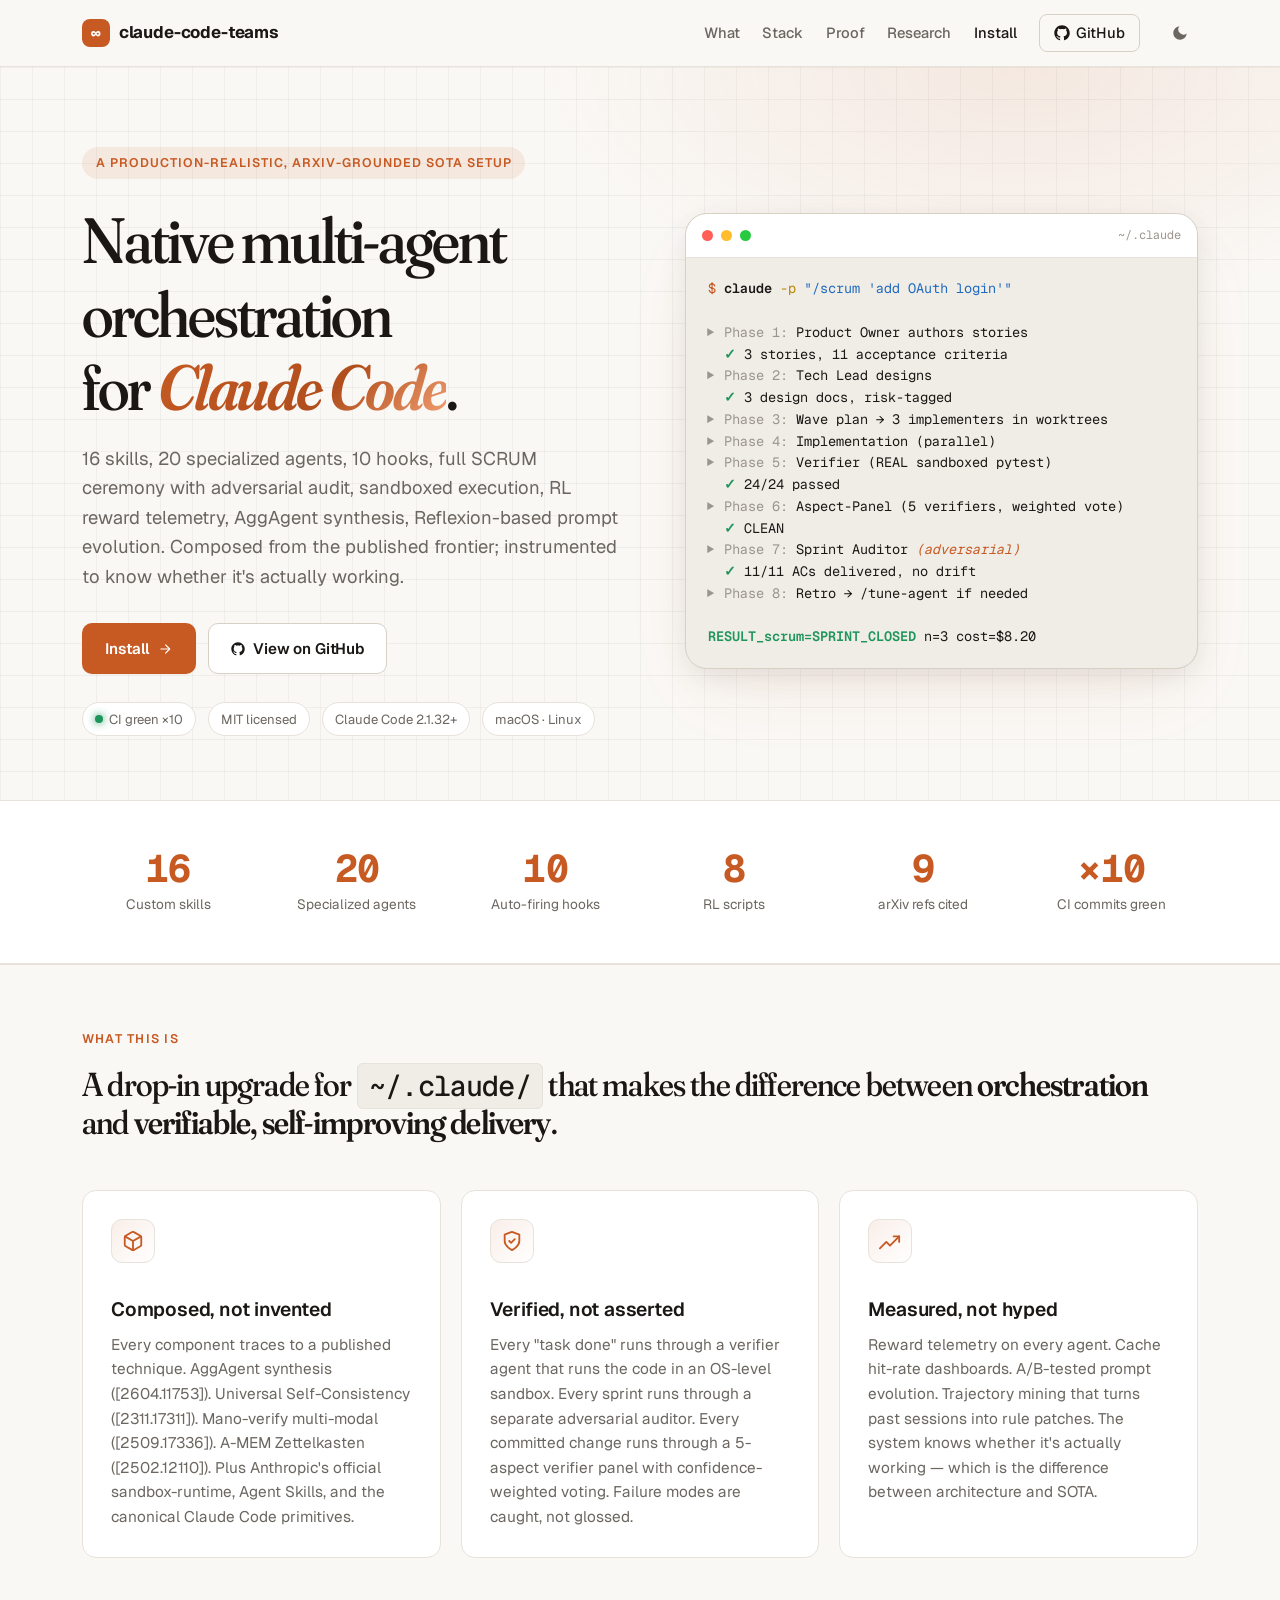
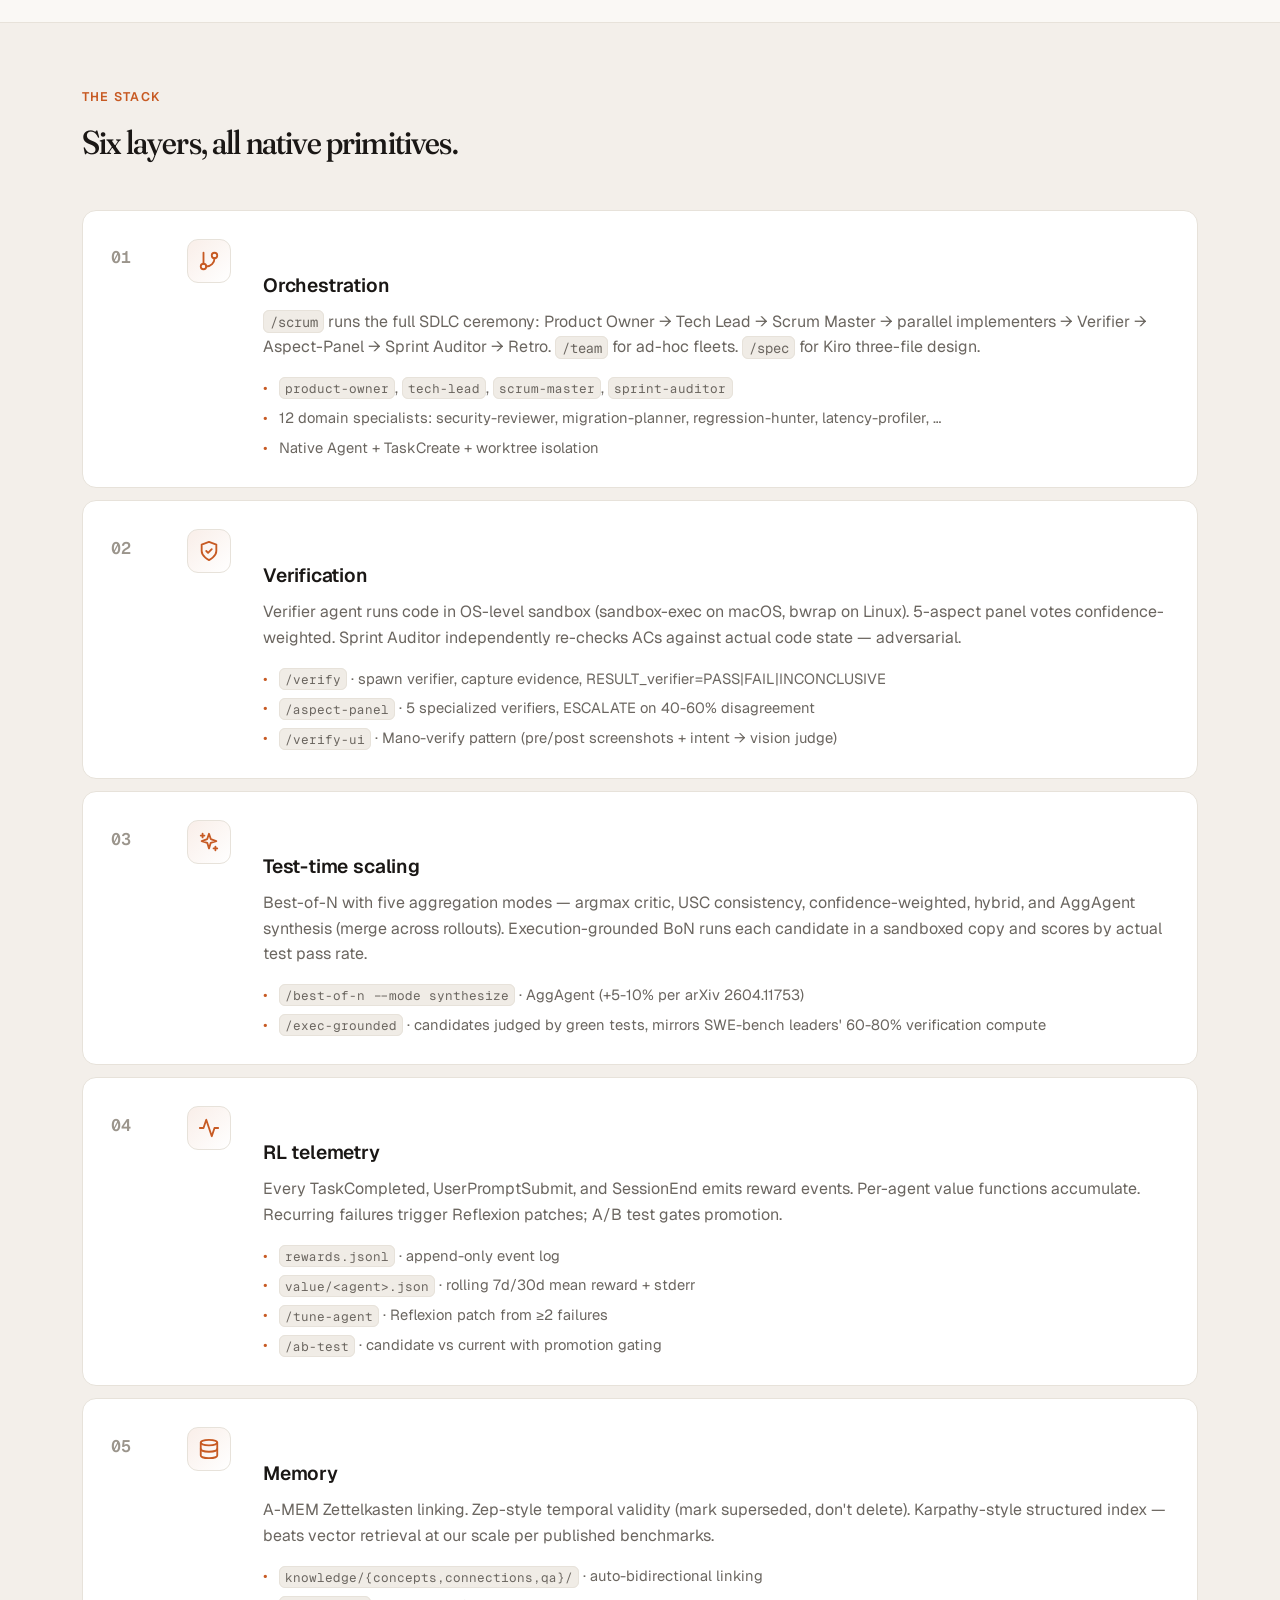
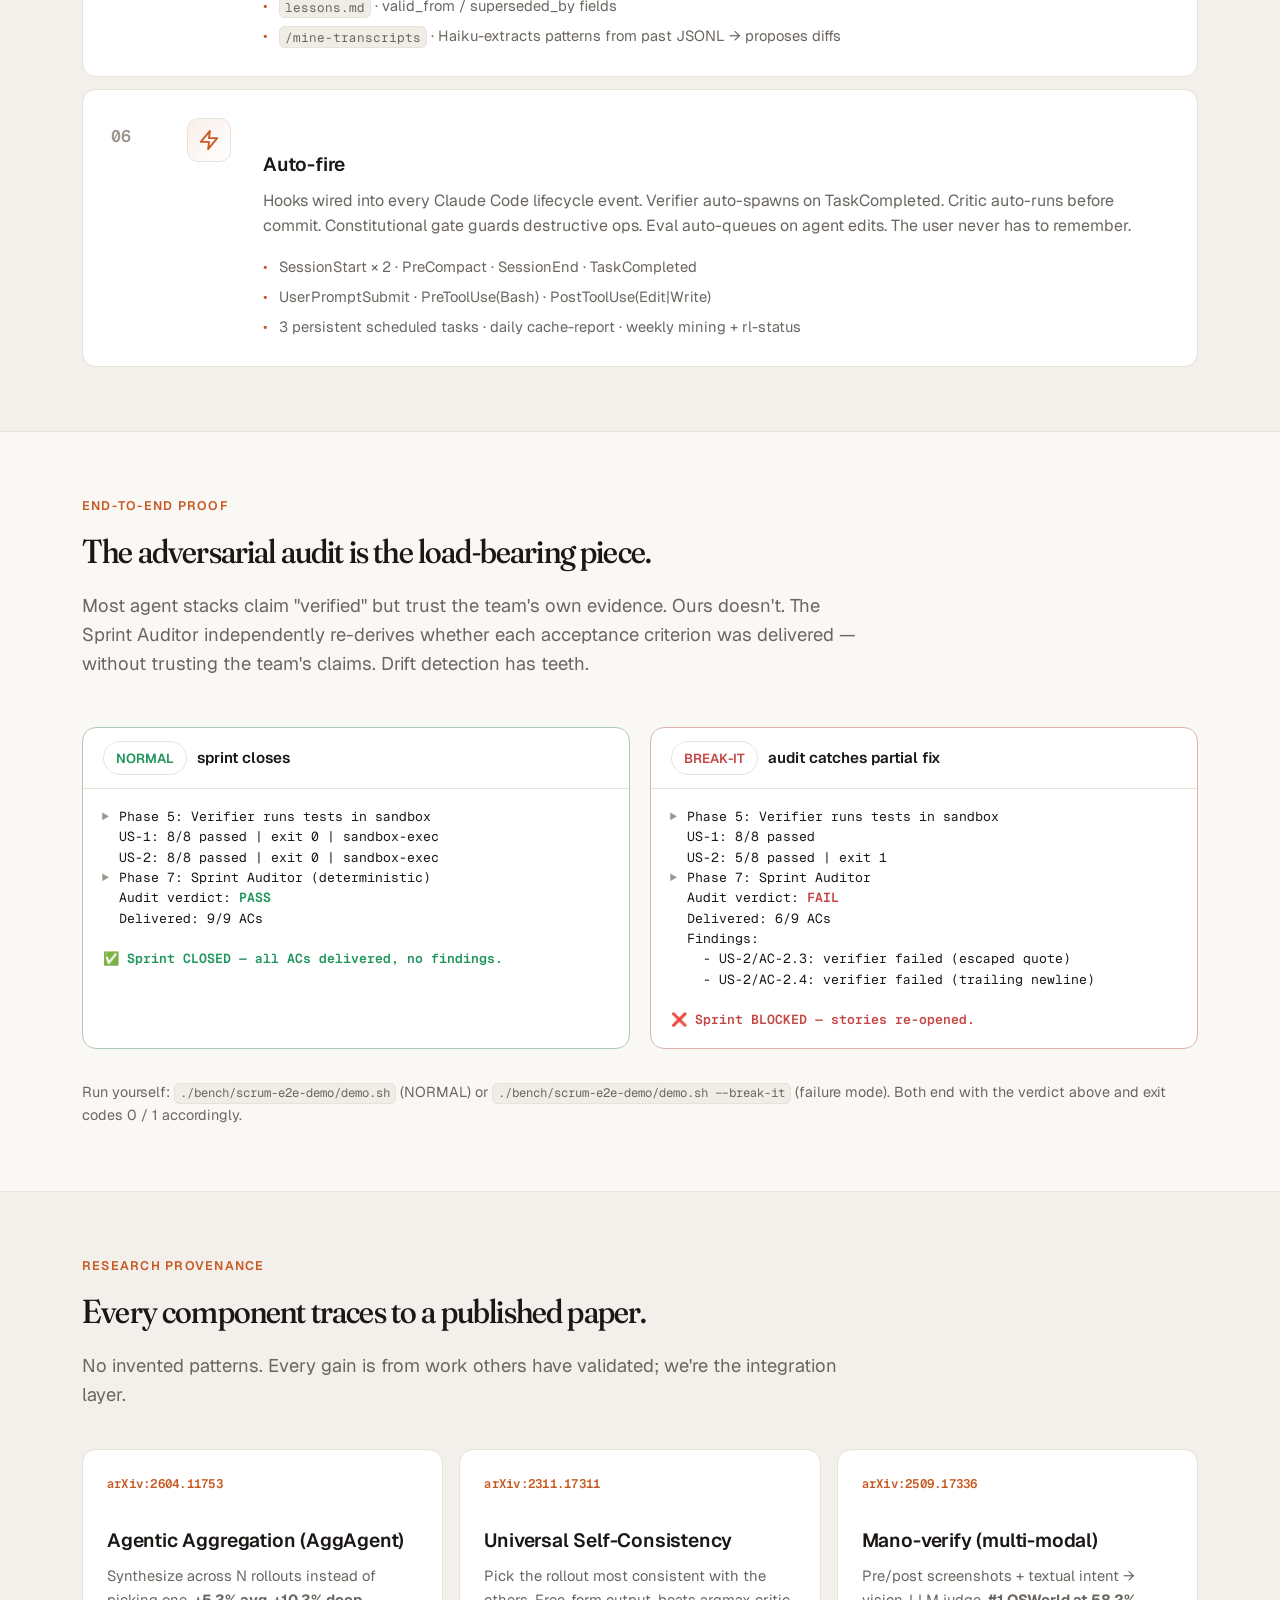
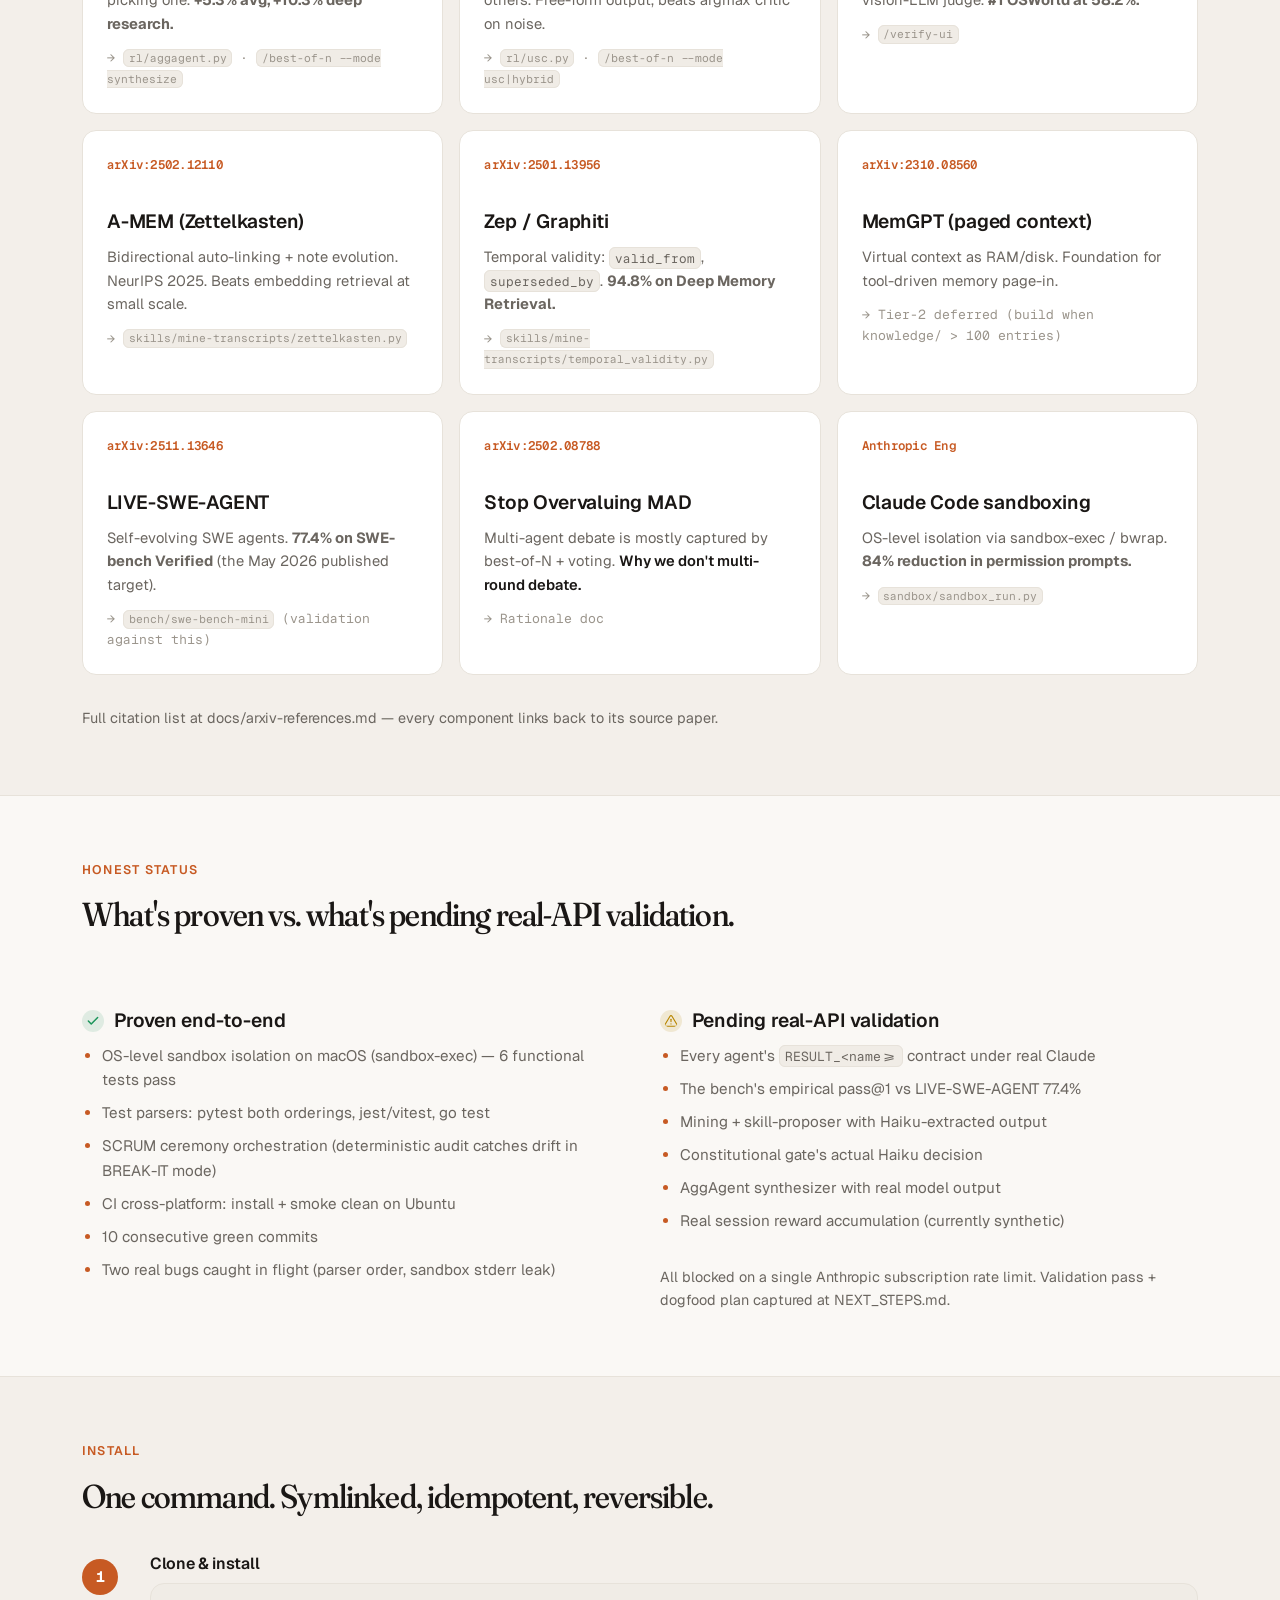
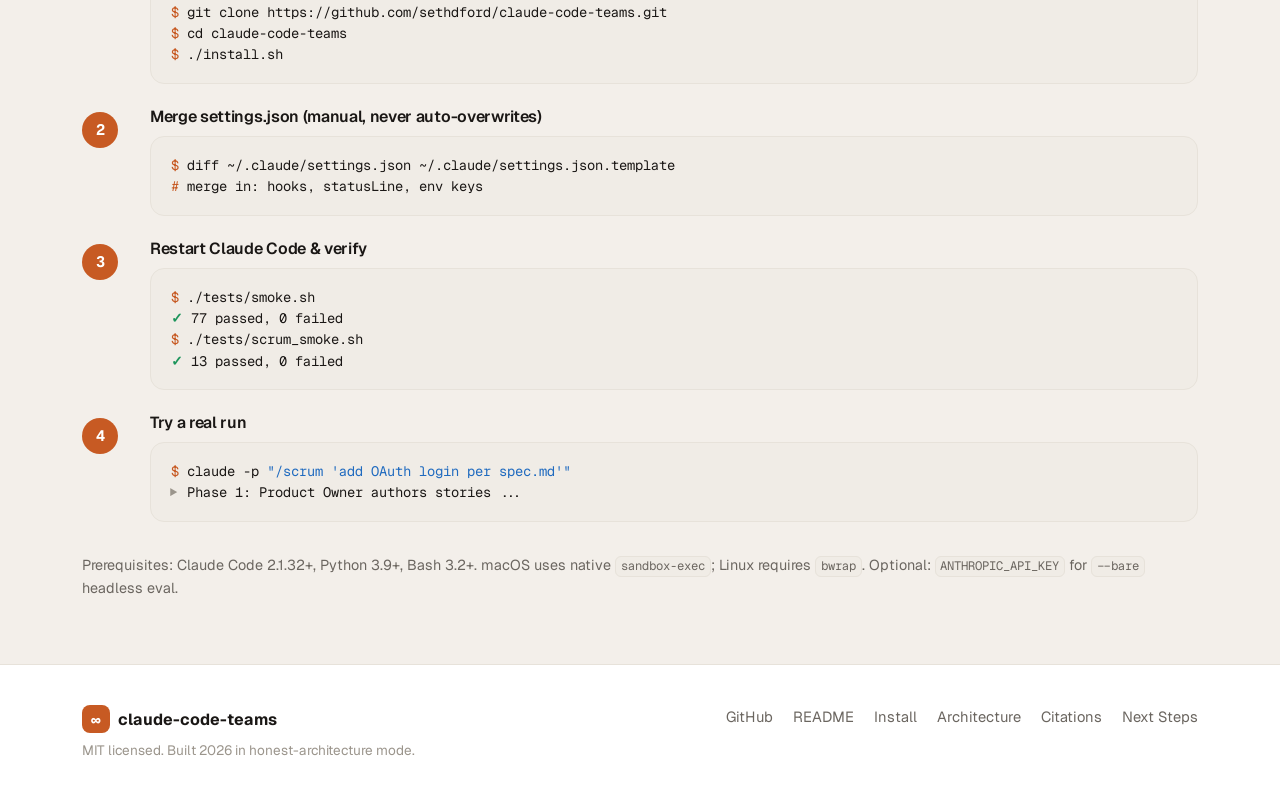
==== commit a26a1903: "docs(site): SOTA polish — Geist + Fraunces + Geist Mono fonts, Lucide-style SVG icon system Fonts (c" ====
--- a/docs/index.html
+++ b/docs/index.html
@@ -11,6 +11,9 @@
 <meta property="og:url" content="https://sethdford.github.io/claude-code-teams/" />
 <meta name="twitter:card" content="summary_large_image" />
 <link rel="icon" href="data:image/svg+xml,%3Csvg xmlns='http://www.w3.org/2000/svg' viewBox='0 0 64 64'%3E%3Crect width='64' height='64' rx='14' fill='%23E97339'/%3E%3Ctext x='32' y='44' text-anchor='middle' font-family='ui-monospace,SFMono-Regular,monospace' font-size='34' font-weight='700' fill='%23FAF7F2'%3E∞%3C/text%3E%3C/svg%3E" />
+<link rel="preconnect" href="https://fonts.googleapis.com" />
+<link rel="preconnect" href="https://fonts.gstatic.com" crossorigin />
+<link rel="stylesheet" href="https://fonts.googleapis.com/css2?family=Geist:wght@300;400;500;600;700;800&family=Geist+Mono:wght@400;500;600&family=Fraunces:opsz,wght@9..144,400;9..144,500;9..144,600;9..144,700&display=swap" />
 <link rel="stylesheet" href="styles.css" />
 </head>
 <body>
@@ -30,12 +33,12 @@
       <a href="#research">Research</a>
       <a href="#install">Install</a>
       <a href="https://github.com/sethdford/claude-code-teams" class="github" rel="noopener">
-        <svg viewBox="0 0 24 24" width="18" height="18" aria-hidden="true"><path fill="currentColor" d="M12 .5C5.65.5.5 5.65.5 12c0 5.08 3.29 9.39 7.86 10.92.58.1.79-.25.79-.56 0-.27-.01-1-.02-1.96-3.2.7-3.87-1.54-3.87-1.54-.52-1.33-1.28-1.69-1.28-1.69-1.05-.72.08-.7.08-.7 1.16.08 1.77 1.19 1.77 1.19 1.03 1.77 2.71 1.26 3.37.96.1-.75.4-1.26.73-1.55-2.55-.29-5.24-1.28-5.24-5.7 0-1.26.45-2.29 1.19-3.1-.12-.29-.52-1.46.11-3.04 0 0 .97-.31 3.18 1.18.92-.26 1.91-.39 2.89-.39.98 0 1.97.13 2.89.39 2.21-1.49 3.18-1.18 3.18-1.18.63 1.58.23 2.75.11 3.04.74.81 1.19 1.84 1.19 3.1 0 4.43-2.69 5.41-5.25 5.7.41.35.78 1.03.78 2.07 0 1.5-.01 2.71-.01 3.08 0 .31.21.67.8.56 4.57-1.53 7.86-5.84 7.86-10.92C23.5 5.65 18.35.5 12 .5z"/></svg>
+        <svg class="icon" aria-hidden="true"><use href="icons.svg#github"/></svg>
         GitHub
       </a>
       <button id="themeToggle" class="theme-toggle" aria-label="Toggle theme" title="Toggle theme">
-        <svg class="icon-sun" viewBox="0 0 24 24" width="18" height="18"><path fill="currentColor" d="M12 7a5 5 0 1 0 0 10 5 5 0 0 0 0-10zm0-5a1 1 0 0 1 1 1v2a1 1 0 1 1-2 0V3a1 1 0 0 1 1-1zm0 17a1 1 0 0 1 1 1v2a1 1 0 1 1-2 0v-2a1 1 0 0 1 1-1zm10-9a1 1 0 0 1-1 1h-2a1 1 0 1 1 0-2h2a1 1 0 0 1 1 1zM5 12a1 1 0 0 1-1 1H2a1 1 0 1 1 0-2h2a1 1 0 0 1 1 1zm14.07-7.07a1 1 0 0 1 0 1.41l-1.41 1.41a1 1 0 1 1-1.41-1.41l1.41-1.41a1 1 0 0 1 1.41 0zM7.76 16.24a1 1 0 0 1 0 1.41l-1.41 1.41a1 1 0 1 1-1.41-1.41l1.41-1.41a1 1 0 0 1 1.41 0zm11.31 1.41a1 1 0 0 1-1.41 1.41l-1.41-1.41a1 1 0 1 1 1.41-1.41l1.41 1.41zM7.76 7.76a1 1 0 0 1-1.41 1.41L4.93 7.76a1 1 0 0 1 1.41-1.41l1.41 1.41z"/></svg>
-        <svg class="icon-moon" viewBox="0 0 24 24" width="18" height="18"><path fill="currentColor" d="M21 12.79A9 9 0 1 1 11.21 3 7 7 0 0 0 21 12.79z"/></svg>
+        <svg class="icon icon-sun" aria-hidden="true"><use href="icons.svg#sun"/></svg>
+        <svg class="icon icon-moon" aria-hidden="true"><use href="icons.svg#moon"/></svg>
       </button>
     </nav>
   </div>
@@ -55,8 +58,8 @@
           Composed from the published frontier; instrumented to know whether it's actually working.
         </p>
         <div class="cta-row">
-          <a class="btn primary" href="#install">Install →</a>
-          <a class="btn ghost" href="https://github.com/sethdford/claude-code-teams" rel="noopener">View on GitHub</a>
+          <a class="btn primary" href="#install">Install <svg class="icon icon-sm" aria-hidden="true"><use href="icons.svg#arrow-right"/></svg></a>
+          <a class="btn ghost" href="https://github.com/sethdford/claude-code-teams" rel="noopener"><svg class="icon icon-sm" aria-hidden="true"><use href="icons.svg#github"/></svg> View on GitHub</a>
         </div>
         <div class="hero-badges">
           <span class="badge"><span class="dot dot-green"></span> CI green ×10</span>
@@ -117,17 +120,17 @@
 
     <div class="three-col">
       <div class="card">
-        <div class="card-icon">⚙</div>
+        <div class="card-icon"><svg aria-hidden="true"><use href="icons.svg#cube"/></svg></div>
         <h3>Composed, not invented</h3>
         <p>Every component traces to a published technique. AggAgent synthesis ([2604.11753]). Universal Self-Consistency ([2311.17311]). Mano-verify multi-modal ([2509.17336]). A-MEM Zettelkasten ([2502.12110]). Plus Anthropic's official sandbox-runtime, Agent Skills, and the canonical Claude Code primitives.</p>
       </div>
       <div class="card">
-        <div class="card-icon">🛡</div>
+        <div class="card-icon"><svg aria-hidden="true"><use href="icons.svg#shield-check"/></svg></div>
         <h3>Verified, not asserted</h3>
         <p>Every "task done" runs through a verifier agent that runs the code in an OS-level sandbox. Every sprint runs through a separate adversarial auditor. Every committed change runs through a 5-aspect verifier panel with confidence-weighted voting. Failure modes are caught, not glossed.</p>
       </div>
       <div class="card">
-        <div class="card-icon">📈</div>
+        <div class="card-icon"><svg aria-hidden="true"><use href="icons.svg#trending-up"/></svg></div>
         <h3>Measured, not hyped</h3>
         <p>Reward telemetry on every agent. Cache hit-rate dashboards. A/B-tested prompt evolution. Trajectory mining that turns past sessions into rule patches. The system knows whether it's actually working — which is the difference between architecture and SOTA.</p>
       </div>
@@ -144,6 +147,7 @@
     <div class="layers">
       <div class="layer">
         <div class="layer-num">01</div>
+        <div class="layer-icon"><svg aria-hidden="true"><use href="icons.svg#git-branch"/></svg></div>
         <div class="layer-body">
           <h3>Orchestration</h3>
           <p><code>/scrum</code> runs the full SDLC ceremony: Product Owner → Tech Lead → Scrum Master → parallel implementers → Verifier → Aspect-Panel → Sprint Auditor → Retro. <code>/team</code> for ad-hoc fleets. <code>/spec</code> for Kiro three-file design.</p>
@@ -157,6 +161,7 @@
 
       <div class="layer">
         <div class="layer-num">02</div>
+        <div class="layer-icon"><svg aria-hidden="true"><use href="icons.svg#shield-check"/></svg></div>
         <div class="layer-body">
           <h3>Verification</h3>
           <p>Verifier agent runs code in OS-level sandbox (sandbox-exec on macOS, bwrap on Linux). 5-aspect panel votes confidence-weighted. Sprint Auditor independently re-checks ACs against actual code state — adversarial.</p>
@@ -170,6 +175,7 @@
 
       <div class="layer">
         <div class="layer-num">03</div>
+        <div class="layer-icon"><svg aria-hidden="true"><use href="icons.svg#sparkle"/></svg></div>
         <div class="layer-body">
           <h3>Test-time scaling</h3>
           <p>Best-of-N with five aggregation modes — argmax critic, USC consistency, confidence-weighted, hybrid, and AggAgent synthesis (merge across rollouts). Execution-grounded BoN runs each candidate in a sandboxed copy and scores by actual test pass rate.</p>
@@ -182,6 +188,7 @@
 
       <div class="layer">
         <div class="layer-num">04</div>
+        <div class="layer-icon"><svg aria-hidden="true"><use href="icons.svg#activity"/></svg></div>
         <div class="layer-body">
           <h3>RL telemetry</h3>
           <p>Every TaskCompleted, UserPromptSubmit, and SessionEnd emits reward events. Per-agent value functions accumulate. Recurring failures trigger Reflexion patches; A/B test gates promotion.</p>
@@ -196,6 +203,7 @@
 
       <div class="layer">
         <div class="layer-num">05</div>
+        <div class="layer-icon"><svg aria-hidden="true"><use href="icons.svg#database"/></svg></div>
         <div class="layer-body">
           <h3>Memory</h3>
           <p>A-MEM Zettelkasten linking. Zep-style temporal validity (mark superseded, don't delete). Karpathy-style structured index — beats vector retrieval at our scale per published benchmarks.</p>
@@ -209,6 +217,7 @@
 
       <div class="layer">
         <div class="layer-num">06</div>
+        <div class="layer-icon"><svg aria-hidden="true"><use href="icons.svg#zap"/></svg></div>
         <div class="layer-body">
           <h3>Auto-fire</h3>
           <p>Hooks wired into every Claude Code lifecycle event. Verifier auto-spawns on TaskCompleted. Critic auto-runs before commit. Constitutional gate guards destructive ops. Eval auto-queues on agent edits. The user never has to remember.</p>
@@ -355,7 +364,7 @@
 
     <div class="status-grid">
       <div class="status-col">
-        <h3 class="status-h">🟢 Proven end-to-end</h3>
+        <h3 class="status-h"><svg class="icon status-dot status-dot-green" aria-hidden="true"><use href="icons.svg#check"/></svg> Proven end-to-end</h3>
         <ul>
           <li>OS-level sandbox isolation on macOS (sandbox-exec) — 6 functional tests pass</li>
           <li>Test parsers: pytest both orderings, jest/vitest, go test</li>
@@ -366,7 +375,7 @@
         </ul>
       </div>
       <div class="status-col">
-        <h3 class="status-h">🟡 Pending real-API validation</h3>
+        <h3 class="status-h"><svg class="icon status-dot status-dot-yellow" aria-hidden="true"><use href="icons.svg#alert-triangle"/></svg> Pending real-API validation</h3>
         <ul>
           <li>Every agent's <code>RESULT_&lt;name&gt;=</code> contract under real Claude</li>
           <li>The bench's empirical pass@1 vs LIVE-SWE-AGENT 77.4%</li>
--- a/docs/styles.css
+++ b/docs/styles.css
@@ -11,8 +11,9 @@
   --radius-lg: 22px;
   --transition: 180ms cubic-bezier(.4, 0, .2, 1);
 
-  --font-sans: ui-sans-serif, -apple-system, BlinkMacSystemFont, "Inter", "Segoe UI", system-ui, sans-serif;
-  --font-mono: ui-monospace, "JetBrains Mono", "SF Mono", Menlo, Consolas, monospace;
+  --font-sans: "Geist", ui-sans-serif, -apple-system, BlinkMacSystemFont, "Inter", "Segoe UI", system-ui, sans-serif;
+  --font-display: "Fraunces", "Geist", ui-serif, Georgia, "Times New Roman", serif;
+  --font-mono: "Geist Mono", ui-monospace, "JetBrains Mono", "SF Mono", Menlo, Consolas, monospace;
 }
 
 /* ────────── DARK (default) ────────── */
@@ -77,12 +78,25 @@
 }
 h1, h2, h3, h4 {
   margin: 0;
-  line-height: 1.2;
-  letter-spacing: -0.01em;
-}
-h1 { font-size: clamp(2.2rem, 5.5vw, 3.6rem); font-weight: 700; letter-spacing: -0.025em; }
-h2 { font-size: clamp(1.6rem, 3.2vw, 2.25rem); font-weight: 700; letter-spacing: -0.02em; }
-h3 { font-size: 1.1rem; font-weight: 600; }
+  line-height: 1.15;
+  letter-spacing: -0.02em;
+}
+h1 {
+  font-family: var(--font-display);
+  font-size: clamp(2.4rem, 6vw, 4rem);
+  font-weight: 500;
+  letter-spacing: -0.035em;
+  font-variation-settings: "opsz" 144, "SOFT" 50;
+}
+h2 {
+  font-family: var(--font-display);
+  font-size: clamp(1.7rem, 3.4vw, 2.4rem);
+  font-weight: 500;
+  letter-spacing: -0.025em;
+  font-variation-settings: "opsz" 96, "SOFT" 50;
+}
+h3 { font-size: 1.1rem; font-weight: 600; letter-spacing: -0.01em; }
+h4 { font-size: 1rem; font-weight: 600; }
 p { margin: 0; }
 a { color: inherit; text-decoration: none; transition: color var(--transition); }
 a:hover { color: var(--accent); }
@@ -157,7 +171,14 @@
   margin: 1.25rem 0 0;
 }
 em { color: var(--text); font-style: normal; font-weight: 600; }
-.accent { color: var(--accent); }
+.accent {
+  background: linear-gradient(135deg, var(--accent) 0%, var(--accent-hover) 60%, #f5a275 100%);
+  -webkit-background-clip: text;
+  background-clip: text;
+  -webkit-text-fill-color: transparent;
+  font-style: italic;
+  font-weight: 600;
+}
 .footnote {
   margin-top: 2rem;
   font-size: 0.9rem;
@@ -239,6 +260,21 @@
   transition: color var(--transition), background var(--transition);
 }
 .theme-toggle:hover { color: var(--accent); background: var(--bg-card); }
+
+/* ────────── ICONS ────────── */
+.icon {
+  width: 18px;
+  height: 18px;
+  flex: 0 0 auto;
+  vertical-align: -3px;
+  display: inline-block;
+}
+.icon-sm { width: 14px; height: 14px; vertical-align: -2px; }
+.icon-lg { width: 24px; height: 24px; vertical-align: -5px; }
+.btn .icon { transition: transform var(--transition); }
+.btn.primary:hover .icon { transform: translateX(2px); }
+.github .icon { width: 16px; height: 16px; }
+.theme-toggle .icon { width: 18px; height: 18px; }
 [data-theme="dark"] .icon-sun { display: block; }
 [data-theme="dark"] .icon-moon { display: none; }
 [data-theme="light"] .icon-sun { display: none; }
@@ -298,6 +334,7 @@
   font-size: 0.95rem;
   border: 1px solid transparent;
   transition: all var(--transition);
+  letter-spacing: -0.01em;
 }
 .btn.primary {
   background: var(--accent);
@@ -351,7 +388,21 @@
   border: 1px solid var(--border-strong);
   border-radius: var(--radius-lg);
   overflow: hidden;
-  box-shadow: var(--shadow-md);
+  box-shadow: var(--shadow-md), 0 30px 80px -20px var(--accent-fade);
+  position: relative;
+}
+.terminal::after {
+  content: "";
+  position: absolute;
+  inset: -1px;
+  border-radius: inherit;
+  padding: 1px;
+  background: linear-gradient(135deg, var(--accent) 0%, transparent 30%, transparent 70%, var(--accent) 100%);
+  -webkit-mask: linear-gradient(#000 0 0) content-box, linear-gradient(#000 0 0);
+  -webkit-mask-composite: xor;
+  mask-composite: exclude;
+  opacity: 0.25;
+  pointer-events: none;
 }
 .terminal-bar {
   display: flex;
@@ -443,15 +494,17 @@
   transform: translateY(-2px);
 }
 .card-icon {
-  width: 40px; height: 40px;
+  width: 44px; height: 44px;
   display: grid;
   place-items: center;
-  background: var(--accent-fade);
+  background: linear-gradient(135deg, var(--accent-fade), transparent);
   color: var(--accent);
-  border-radius: 10px;
-  font-size: 1.1rem;
+  border: 1px solid var(--border);
+  border-radius: 11px;
   margin-bottom: 1rem;
-}
+  box-shadow: inset 0 1px 0 rgba(255,255,255,0.05);
+}
+.card-icon svg { width: 22px; height: 22px; }
 .card h3 { margin-bottom: 0.6rem; }
 .card p { color: var(--text-muted); font-size: 0.96rem; }
 
@@ -464,22 +517,39 @@
 }
 .layer {
   display: grid;
-  grid-template-columns: 60px 1fr;
-  gap: 1.5rem;
+  grid-template-columns: 56px 56px 1fr;
+  gap: 1.25rem;
   align-items: start;
   padding: 1.75rem;
   background: var(--bg-card);
   border: 1px solid var(--border);
   border-radius: var(--radius);
-  transition: border-color var(--transition);
-}
-.layer:hover { border-color: var(--accent); }
+  transition: border-color var(--transition), transform var(--transition), box-shadow var(--transition);
+}
+.layer:hover {
+  border-color: var(--accent);
+  transform: translateY(-1px);
+  box-shadow: 0 6px 24px var(--accent-fade);
+}
 .layer-num {
   font-family: var(--font-mono);
-  font-size: 1.3rem;
-  font-weight: 700;
+  font-size: 1.05rem;
+  font-weight: 600;
+  color: var(--text-faint);
+  letter-spacing: 0.02em;
+  padding-top: 0.35rem;
+}
+.layer-icon {
+  width: 44px; height: 44px;
+  display: grid;
+  place-items: center;
+  background: linear-gradient(135deg, var(--accent-fade), transparent);
   color: var(--accent);
-}
+  border: 1px solid var(--border);
+  border-radius: 11px;
+  box-shadow: inset 0 1px 0 rgba(255,255,255,0.05);
+}
+.layer-icon svg { width: 22px; height: 22px; }
 .layer-body h3 { margin-bottom: 0.5rem; }
 .layer-body p { color: var(--text-muted); margin-bottom: 1rem; }
 .layer-list {
@@ -502,7 +572,14 @@
   color: var(--accent);
 }
 @media (max-width: 600px) {
-  .layer { grid-template-columns: 1fr; gap: 0.75rem; }
+  .layer {
+    grid-template-columns: auto 1fr;
+    grid-template-areas: "num icon" "body body";
+    gap: 0.75rem 1rem;
+  }
+  .layer-num { grid-area: num; padding-top: 0; }
+  .layer-icon { grid-area: icon; justify-self: end; }
+  .layer-body { grid-area: body; }
 }
 
 /* ────────── PROOF SPLIT ────────── */
@@ -591,10 +668,27 @@
 }
 @media (min-width: 800px) { .status-grid { grid-template-columns: 1fr 1fr; gap: 2.5rem; } }
 .status-h {
-  font-family: var(--font-mono);
-  font-size: 1rem;
+  font-family: var(--font-sans);
+  font-size: 1.05rem;
   margin-bottom: 1rem;
   font-weight: 600;
+  display: flex;
+  align-items: center;
+  gap: 0.6rem;
+}
+.status-dot {
+  width: 22px; height: 22px;
+  padding: 4px;
+  border-radius: 50%;
+  flex: 0 0 auto;
+}
+.status-dot-green {
+  color: var(--green);
+  background: color-mix(in srgb, var(--green) 12%, transparent);
+}
+.status-dot-yellow {
+  color: var(--yellow);
+  background: color-mix(in srgb, var(--yellow) 14%, transparent);
 }
 .status-col ul {
   margin: 0;
